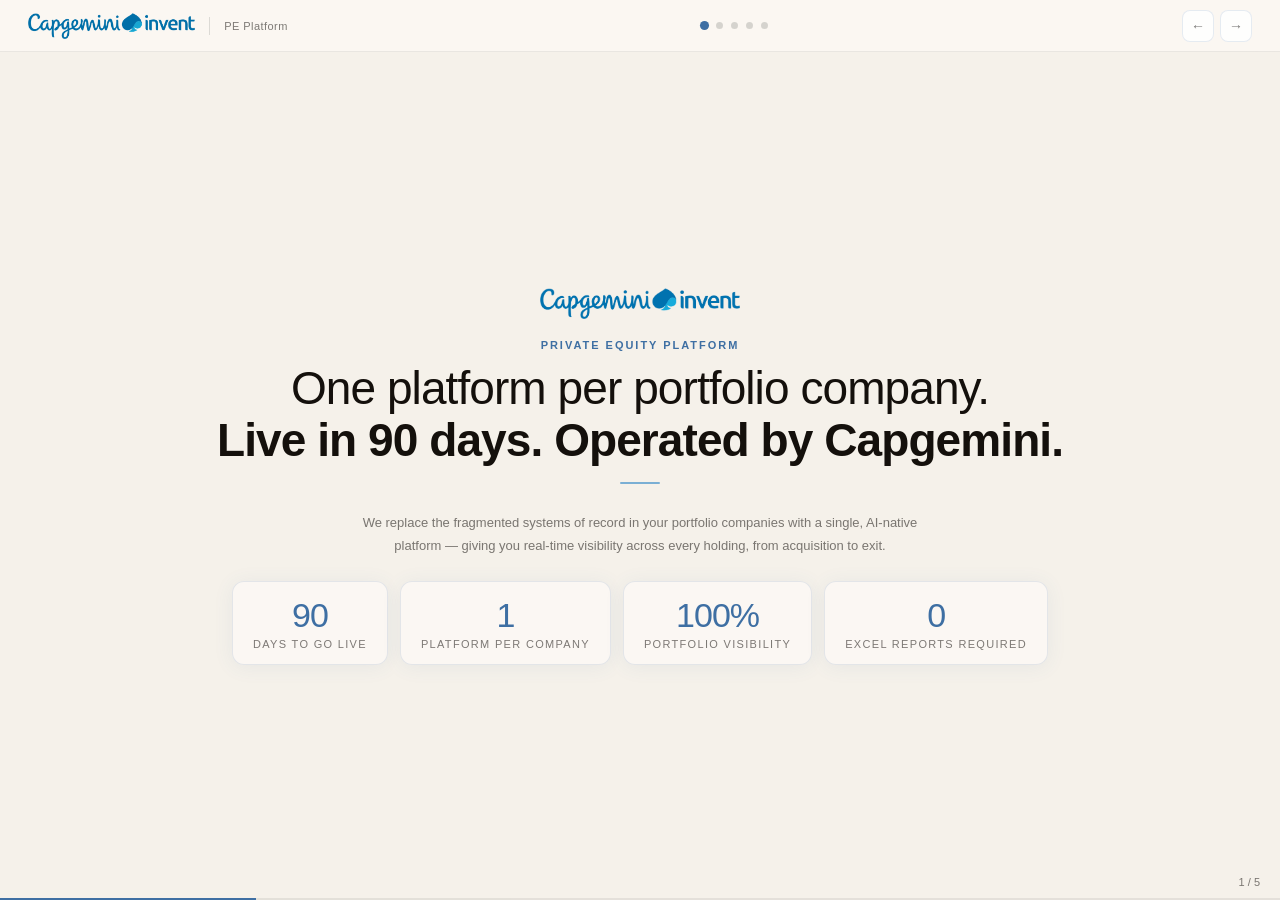
==== index.html @ ded4f6ca "Fix slide 4 layout: flex instead of grid for arch-wrap height CSS Grid with justify-content:center (" ====
<!DOCTYPE html>
<html lang="en">
<head>
<meta charset="UTF-8" />
<meta name="viewport" content="width=device-width, initial-scale=1.0" />
<title>Capgemini Invent – PE Platform</title>
<script src="https://cdnjs.cloudflare.com/ajax/libs/gsap/3.12.5/gsap.min.js"></script>
<style>
  :root {
    --accent: #3E6FA3;
    --accent-light: #7AAFD4;
    --accent-border: rgba(62,111,163,0.22);
    --text: #14100c;
    --text2: #2a2016;
    --muted: rgba(20,16,12,0.55);
    --card: rgba(252,248,244,0.88);
    --card-border: rgba(62,111,163,0.13);
    --card-shadow: 0 2px 20px rgba(62,111,163,0.08);
    --radius: 12px;
    --hi: rgba(232,244,246,0.96);
  }

  * { box-sizing: border-box; margin: 0; padding: 0; }
  html, body {
    width: 100%; height: 100%; overflow: hidden;
    color: var(--text);
    font-family: -apple-system, BlinkMacSystemFont, 'Segoe UI', sans-serif;
    font-size: 13px; font-weight: 400;
    background: #f2ede7;
  }

  #bg-video { position: fixed; inset: 0; width: 100%; height: 100%; object-fit: cover; object-position: center; z-index: 0; opacity: 0.75; }
  #bg-overlay { position: fixed; inset: 0; z-index: 1; background: rgba(248,244,238,0.45); }
  #app { display: flex; flex-direction: column; height: 100vh; position: relative; z-index: 2; }

  nav {
    display: flex; align-items: center; justify-content: space-between;
    padding: 0 28px; height: 52px; flex-shrink: 0;
    border-bottom: 1px solid rgba(0,0,0,0.07);
    background: rgba(252,248,244,0.86); backdrop-filter: blur(20px); z-index: 10;
  }
  .nav-brand { display: flex; align-items: center; gap: 14px; }
  .nav-sep { width: 1px; height: 18px; background: rgba(0,0,0,0.12); }
  .nav-sub { font-size: 11px; color: var(--muted); letter-spacing: 0.04em; }
  .nav-dots { display: flex; gap: 8px; align-items: center; }
  .nav-dot { width: 7px; height: 7px; border-radius: 50%; cursor: pointer; background: rgba(0,0,0,0.15); transition: background 0.25s, transform 0.25s; border: none; outline: none; }
  .nav-dot.active { background: var(--accent); transform: scale(1.3); }
  .nav-arrows { display: flex; gap: 6px; }
  .nav-arrow {
    width: 32px; height: 32px; border-radius: 8px; cursor: pointer;
    background: rgba(255,255,255,0.8); border: 1px solid var(--card-border);
    color: var(--muted); font-size: 14px; display: flex; align-items: center;
    justify-content: center; user-select: none;
  }

  #slides-wrap { flex: 1; overflow: hidden; position: relative; }
  .slide {
    position: absolute; inset: 0; display: flex; flex-direction: column;
    align-items: center; justify-content: center; padding: 28px 60px;
    opacity: 0; pointer-events: none; will-change: transform, opacity;
    overflow-y: auto;
  }
  .slide::-webkit-scrollbar { width: 4px; }
  .slide::-webkit-scrollbar-thumb { background: rgba(0,0,0,0.15); border-radius: 2px; }

  /* Slide 4: flex column, label shrinks to content, arch-wrap fills remainder */
  .slide-arch {
    justify-content: flex-start;
    align-items: stretch;
    overflow: hidden;
  }

  .label { font-size: 11px; font-weight: 600; letter-spacing: 0.18em; text-transform: uppercase; color: var(--accent); margin-bottom: 12px; }
  h1 { font-size: clamp(26px, 3.6vw, 46px); font-weight: 300; line-height: 1.12; letter-spacing: -0.02em; }
  h1 strong { font-weight: 600; }
  h2 { font-size: clamp(20px, 2.4vw, 30px); font-weight: 300; line-height: 1.2; letter-spacing: -0.02em; }
  h2 strong { font-weight: 600; }
  .sub { font-size: 13px; color: var(--muted); font-weight: 300; margin-top: 12px; max-width: 600px; line-height: 1.7; }
  .divider { width: 40px; height: 2px; background: var(--accent-light); border-radius: 2px; margin: 16px 0; }

  .sc { display: flex; flex-direction: column; align-items: flex-start; width: 100%; max-width: 860px; }
  .sc.center { align-items: center; text-align: center; }

  .card { background: var(--card); border: 1px solid var(--card-border); border-radius: var(--radius); padding: 18px 20px; backdrop-filter: blur(20px); box-shadow: var(--card-shadow); }
  .card-title { font-size: 11px; font-weight: 600; text-transform: uppercase; letter-spacing: 0.12em; color: var(--accent); margin-bottom: 7px; }
  .card-body { font-size: 13px; color: var(--muted); line-height: 1.65; }
  .card-body strong { color: var(--text2); font-weight: 600; }
  .grid-3 { display: grid; grid-template-columns: repeat(3,1fr); gap: 12px; width: 100%; max-width: 860px; }

  .stats-row { display: flex; gap: 12px; margin-top: 24px; flex-wrap: wrap; justify-content: center; }
  .stat { text-align: center; padding: 14px 20px; background: var(--card); border: 1px solid var(--card-border); border-radius: var(--radius); backdrop-filter: blur(20px); box-shadow: var(--card-shadow); min-width: 100px; }
  .stat-num { font-size: clamp(22px, 2.8vw, 34px); font-weight: 300; color: var(--accent); letter-spacing: -0.03em; }
  .stat-label { font-size: 11px; color: var(--muted); text-transform: uppercase; letter-spacing: 0.12em; margin-top: 3px; }

  .contrast-grid { display: grid; grid-template-columns: 1fr 1fr; gap: 12px; width: 100%; max-width: 860px; margin-top: 6px; }
  .contrast-card { border-radius: var(--radius); padding: 18px 20px; backdrop-filter: blur(20px); box-shadow: var(--card-shadow); }
  .contrast-card.old { background: rgba(238,233,226,0.75); border: 1px solid rgba(0,0,0,0.08); }
  .contrast-card.new { background: var(--card); border: 1px solid var(--accent-border); }
  .contrast-label { font-size: 11px; font-weight: 600; text-transform: uppercase; letter-spacing: 0.14em; margin-bottom: 10px; }
  .contrast-label.old { color: rgba(20,18,12,0.35); }
  .contrast-label.new { color: var(--accent); }
  .contrast-item { display: flex; align-items: flex-start; gap: 9px; margin-bottom: 8px; }
  .contrast-item:last-child { margin-bottom: 0; }
  .contrast-dot { width: 5px; height: 5px; border-radius: 50%; margin-top: 6px; flex-shrink: 0; }
  .contrast-dot.old { background: rgba(20,18,12,0.2); }
  .contrast-dot.new { background: var(--accent); }
  .contrast-text { font-size: 13px; line-height: 1.5; }
  .contrast-text.old { color: rgba(20,18,12,0.42); }
  .contrast-text.new { color: var(--text2); font-weight: 600; }

  .method-flow { display: flex; align-items: stretch; width: 100%; max-width: 820px; margin-top: 14px; }
  .method-step { flex: 1; padding: 20px 16px; text-align: center; background: var(--card); border: 1px solid var(--card-border); border-radius: var(--radius); backdrop-filter: blur(20px); box-shadow: var(--card-shadow); position: relative; }
  .method-step:not(:last-child)::after { content: '→'; position: absolute; right: -18px; top: 50%; transform: translateY(-50%); font-size: 13px; color: var(--accent); z-index: 2; }
  .method-step + .method-step { margin-left: 30px; }
  .method-num { font-size: 11px; font-weight: 600; color: var(--accent); letter-spacing: 0.14em; text-transform: uppercase; margin-bottom: 8px; }
  .method-icon { font-size: 22px; margin-bottom: 8px; }
  .method-name { font-size: 13px; font-weight: 600; color: var(--text); margin-bottom: 6px; }
  .method-desc { font-size: 13px; color: var(--muted); line-height: 1.6; }

  .proof-rows { display: flex; flex-direction: column; gap: 10px; width: 100%; max-width: 760px; }
  .proof-row { display: flex; gap: 16px; align-items: flex-start; padding: 16px 18px; background: var(--card); backdrop-filter: blur(20px); border: 1px solid var(--card-border); border-radius: var(--radius); box-shadow: var(--card-shadow); }
  .proof-icon { font-size: 18px; flex-shrink: 0; margin-top: 1px; }
  .proof-title { font-size: 13px; font-weight: 600; color: var(--text); margin-bottom: 3px; }
  .proof-body { font-size: 13px; color: var(--muted); line-height: 1.6; }
  .proof-body strong { color: var(--text2); font-weight: 600; }

  .cta-row { display: flex; gap: 10px; flex-wrap: wrap; margin-top: 20px; }
  .btn-primary { padding: 13px 26px; background: var(--accent); color: #fff; border-radius: 10px; font-weight: 600; font-size: 13px; letter-spacing: 0.03em; cursor: pointer; box-shadow: 0 2px 14px rgba(62,111,163,0.28); border: none; font-family: inherit; }
  .btn-primary:hover { background: #335f8f; }
  .btn-secondary { padding: 13px 26px; border: 1px solid var(--accent-border); color: var(--accent); border-radius: 10px; font-size: 13px; background: var(--card); backdrop-filter: blur(12px); cursor: pointer; box-shadow: var(--card-shadow); font-family: inherit; }

  #progress { position: fixed; bottom: 0; left: 0; right: 0; height: 2px; background: rgba(0,0,0,0.07); z-index: 20; }
  #progress-fill { height: 100%; background: var(--accent); width: 0; }
  .slide-counter { position: fixed; bottom: 12px; right: 20px; font-size: 11px; color: var(--muted); z-index: 20; }

  .root-cause {
    margin-top: 16px; padding: 16px 20px;
    background: var(--card); border: 1px solid var(--card-border);
    border-radius: var(--radius); backdrop-filter: blur(20px);
    box-shadow: var(--card-shadow); max-width: 860px; width: 100%;
  }

  /* ── Architecture animation styles (inlined, no iframe) ─── */
  .arch-wrap {
    flex: 1; min-height: 0; width: 100%;
    display: flex; flex-direction: column;
    overflow: hidden;
    user-select: none;
  }
  .arch-prog { height: 2px; background: rgba(62,111,163,0.09); flex-shrink: 0; }
  .arch-prog-fill { height: 100%; background: var(--accent); width: 0; }
  .arch-stage { flex: 1; position: relative; overflow: hidden; min-height: 0; }
  .arch-view {
    position: absolute; inset: 0;
    display: flex; align-items: center; justify-content: center;
    padding: 14px 22px 8px; opacity: 0; overflow: hidden;
  }
  .arch-phase-lbl {
    position: absolute; top: 10px; left: 50%; transform: translateX(-50%);
    font-size: 9px; font-weight: 700; letter-spacing: 0.2em; text-transform: uppercase;
    color: var(--accent); opacity: 0; white-space: nowrap; pointer-events: none; z-index: 100;
  }
  .arch-layer {
    display: flex; align-items: stretch;
    border: 1px solid var(--card-border); border-radius: 8px;
    background: var(--card); box-shadow: 0 1px 14px rgba(62,111,163,0.09);
    overflow: hidden; width: 100%; flex-shrink: 0;
  }
  .arch-layer.hi { background: var(--hi); border-color: var(--accent-border); }
  .arch-lid {
    width: 38px; display: flex; align-items: center; justify-content: center;
    font-size: 9.5px; font-weight: 700; letter-spacing: 0.1em; color: var(--accent);
    border-right: 1px solid var(--card-border); background: rgba(62,111,163,0.04);
    flex-shrink: 0; padding: 10px 0;
  }
  .arch-layer.hi .arch-lid { background: rgba(62,111,163,0.08); border-right-color: var(--accent-border); }
  .arch-lbody { flex: 1; padding: 8px 12px; display: flex; flex-direction: column; justify-content: center; }
  .arch-lname { font-size: 12.5px; font-weight: 600; color: #14100c; line-height: 1.2; }
  .arch-layer.hi .arch-lname { color: var(--accent); }
  .arch-lsub { font-size: 10px; color: var(--muted); margin-top: 2px; line-height: 1.3; }
  .arch-stack { display: flex; flex-direction: column; gap: 5px; width: 100%; }
  .arch-dots-row {
    display: flex; align-items: center; justify-content: center;
    padding: 5px 0 9px; gap: 7px; flex-shrink: 0;
  }
  .arch-dot {
    width: 6px; height: 6px; border-radius: 50%;
    background: rgba(62,111,163,0.18); cursor: pointer;
    border: none; outline: none;
    transition: background 0.25s, transform 0.25s;
  }
  .arch-dot.active { background: var(--accent); transform: scale(1.45); }
</style>
</head>
<body>
  <video id="bg-video" autoplay muted loop playsinline>
    <source src="bg_video.mp4" type="video/mp4">
  </video>
  <div id="bg-overlay"></div>
  <div id="app">
    <nav>
      <div class="nav-brand">
        <img src="capgemini-logo.png" alt="Capgemini Invent" style="height:26px;mix-blend-mode:multiply;">
        <div class="nav-sep"></div>
        <div class="nav-sub">PE Platform</div>
      </div>
      <div class="nav-dots" id="nav-dots"></div>
      <div class="nav-arrows">
        <div class="nav-arrow" id="prev">←</div>
        <div class="nav-arrow" id="next">→</div>
      </div>
    </nav>

    <div id="slides-wrap">

      <!-- 1. OPENER -->
      <div class="slide" data-index="0">
        <div class="sc center">
          <img src="capgemini-logo.png" alt="Capgemini Invent"
            style="height:32px;max-width:200px;object-fit:contain;mix-blend-mode:multiply;margin-bottom:20px;"
            onerror="this.style.display='none'">
          <div class="label anim">Private Equity Platform</div>
          <h1 class="anim">One platform per portfolio company.<br><strong>Live in 90 days. Operated by Capgemini.</strong></h1>
          <div class="divider anim" style="margin:16px auto;"></div>
          <p class="sub anim" style="text-align:center;">
            We replace the fragmented systems of record in your portfolio companies with a single, AI-native platform — giving you real-time visibility across every holding, from acquisition to exit.
          </p>
          <div class="stats-row anim">
            <div class="stat"><div class="stat-num">90</div><div class="stat-label">Days to go live</div></div>
            <div class="stat"><div class="stat-num">1</div><div class="stat-label">Platform per company</div></div>
            <div class="stat"><div class="stat-num">100%</div><div class="stat-label">Portfolio visibility</div></div>
            <div class="stat"><div class="stat-num">0</div><div class="stat-label">Excel reports required</div></div>
          </div>
        </div>
      </div>

      <!-- 2. PROBLEM STATEMENT -->
      <div class="slide" data-index="1">
        <div class="sc">
          <div class="label anim">The Situation</div>
          <h2 class="anim">Every portfolio company is running on<br><strong>5 to 12 disconnected systems of record.</strong></h2>
          <div class="divider anim"></div>
          <div class="grid-3 anim">
            <div class="card">
              <div class="card-title">Acquisition cost</div>
              <div class="card-body">Every acquisition loses <strong>3 to 6 months</strong> to data archaeology — manually extracting, cleaning, and reconciling data across ERP, CRM, and spreadsheets before a single insight is possible.</div>
            </div>
            <div class="card">
              <div class="card-title">Hold period cost</div>
              <div class="card-body">Portfolio reporting relies on <strong>quarterly Excel exports</strong> that are already outdated when they arrive. Value creation decisions are based on data that is weeks old.</div>
            </div>
            <div class="card">
              <div class="card-title">Exit cost</div>
              <div class="card-body">Buyers discount companies with fragmented data. <strong>Months of pre-exit data cleanup</strong> reduce the time available to grow the business and compress the achievable multiple.</div>
            </div>
          </div>
          <div class="root-cause anim">
            <p style="font-size:13px;color:var(--muted);line-height:1.7;">The root cause is not a lack of tools. It is the architecture: <strong style="color:var(--text2);">multiple systems of record that were never designed to share a common data model.</strong> Adding another integration layer does not solve this. It compounds it.</p>
          </div>
        </div>
      </div>

      <!-- 3. APPROACH -->
      <div class="slide" data-index="2">
        <div class="sc center">
          <div class="label anim">Our Approach</div>
          <h2 class="anim">We don't integrate existing systems.<br><strong>We replace them.</strong></h2>
          <div class="contrast-grid anim" style="text-align:left;">
            <div class="contrast-card old">
              <div class="contrast-label old">Conventional approach</div>
              <div class="contrast-item"><div class="contrast-dot old"></div><div class="contrast-text old">Connect SAP, Salesforce, and Excel via middleware</div></div>
              <div class="contrast-item"><div class="contrast-dot old"></div><div class="contrast-text old">Each system retains its own data model and definitions</div></div>
              <div class="contrast-item"><div class="contrast-dot old"></div><div class="contrast-text old">Every new acquisition requires a new integration project</div></div>
              <div class="contrast-item"><div class="contrast-dot old"></div><div class="contrast-text old">Complexity compounds with each portfolio addition</div></div>
            </div>
            <div class="contrast-card new">
              <div class="contrast-label new">Capgemini approach</div>
              <div class="contrast-item"><div class="contrast-dot new"></div><div class="contrast-text new">One application replaces the fragmented stack per company</div></div>
              <div class="contrast-item"><div class="contrast-dot new"></div><div class="contrast-text new">Single data model — every KPI defined once, consistently</div></div>
              <div class="contrast-item"><div class="contrast-dot new"></div><div class="contrast-text new">Each new acquisition uses the same playbook — no custom build</div></div>
              <div class="contrast-item"><div class="contrast-dot new"></div><div class="contrast-text new">Complexity decreases with each portfolio addition</div></div>
            </div>
          </div>
          <div class="method-flow anim">
            <div class="method-step">
              <div class="method-icon">🎯</div>
              <div class="method-num">Step 01</div>
              <div class="method-name">Problem</div>
              <div class="method-desc">Every operational problem is decomposed into a structured tree. No technology decision is made until the problem is precisely defined.</div>
            </div>
            <div class="method-step">
              <div class="method-icon">⚙️</div>
              <div class="method-num">Step 02</div>
              <div class="method-name">Workflow</div>
              <div class="method-desc">The process is defined — steps, decisions, handoffs, data flows. This becomes the specification for what the platform must do.</div>
            </div>
            <div class="method-step">
              <div class="method-icon">🤖</div>
              <div class="method-num">Step 03</div>
              <div class="method-name">Resource</div>
              <div class="method-desc">Human, software, or AI is assigned to each step based on fit — not on availability or habit. Legacy systems are replaced only where the workflow is fully mapped.</div>
            </div>
          </div>
        </div>
      </div>

      <!-- 4. ARCHITECTURE — inlined, no iframe, renders on same background as all other slides -->
      <div class="slide slide-arch" data-index="3">
        <div class="label anim">The Platform</div>
        <div class="arch-wrap">
          <div class="arch-prog"><div class="arch-prog-fill" id="arch-pbar"></div></div>
          <div class="arch-stage" id="arch-stage"><div class="arch-phase-lbl" id="arch-plbl"></div></div>
          <div class="arch-dots-row" id="arch-dots"></div>
        </div>
      </div>

      <!-- 5. CALL TO ACTION -->
      <div class="slide" data-index="4">
        <div class="sc center">
          <div class="label anim">Next Step</div>
          <h2 class="anim">We built it. We operate it.<br><strong>We are accountable for it.</strong></h2>
          <div class="divider anim" style="margin:16px auto;"></div>
          <div class="proof-rows anim">
            <div class="proof-row">
              <div class="proof-icon">🏗️</div>
              <div>
                <div class="proof-title">Not a proposal — a working platform</div>
                <div class="proof-body">The platform exists and is operational. Capgemini Invent built every layer — from the data model to the AI integration. <strong>There is no implementation risk from unproven technology.</strong></div>
              </div>
            </div>
            <div class="proof-row">
              <div class="proof-icon">🎯</div>
              <div>
                <div class="proof-title">One engagement covers your entire portfolio</div>
                <div class="proof-body">A single contract with your firm activates the platform for every current and future portfolio company. <strong>The same playbook, the same data model, the same Capgemini team</strong> — no ramp-up from scratch on each acquisition.</div>
              </div>
            </div>
            <div class="proof-row">
              <div class="proof-icon">📋</div>
              <div>
                <div class="proof-title">Transformation at C-suite scale</div>
                <div class="proof-body">Capgemini Invent has delivered operational transformation programs for global organizations including Roche and Beyond Gravity. <strong>We understand what executive-level rollout requires.</strong></div>
              </div>
            </div>
          </div>
          <div class="cta-row anim">
            <button class="btn-primary">Request a live demonstration →</button>
            <button class="btn-secondary">Schedule a senior partner conversation</button>
          </div>
        </div>
      </div>

    </div>

    <div id="progress"><div id="progress-fill"></div></div>
    <div class="slide-counter" id="counter">1 / 5</div>
  </div>

<script>
  // ── Slide navigation ──────────────────────────────────────
  const slides  = Array.from(document.querySelectorAll('.slide'));
  const navDots = document.getElementById('nav-dots');
  const total   = slides.length;
  let current = 0, animating = false;

  slides.forEach((_, i) => {
    const d = document.createElement('button');
    d.className = 'nav-dot' + (i === 0 ? ' active' : '');
    d.addEventListener('click', () => goTo(i));
    navDots.appendChild(d);
  });

  function animateCounter(el) {
    const original = el.dataset.orig ?? el.textContent.trim();
    el.dataset.orig = original;
    const suffix = original.replace(/[\d]/g, '');
    const num = parseFloat(original);
    if (isNaN(num)) return;
    const obj = { val: num === 0 ? 12 : 0 };
    gsap.to(obj, {
      val: num, duration: num <= 1 ? 0.7 : 1.5,
      ease: num === 0 ? 'power2.in' : 'power2.out',
      snap: { val: 1 },
      onUpdate() { el.textContent = Math.round(obj.val) + suffix; },
      onComplete() { el.textContent = original; }
    });
  }

  function playSlideOut(el, dir) {
    el.style.pointerEvents = 'none';
    return gsap.to(el, { opacity: 0, x: -60 * dir, duration: 0.38, ease: 'power2.in' });
  }

  function playSlideIn(el, idx, dir) {
    gsap.set(el, { opacity: 0, x: dir === 0 ? 0 : 60 * dir });
    const tl = gsap.timeline({
      onStart:    () => { el.style.pointerEvents = 'all'; },
      onComplete: () => { animating = false; }
    });
    tl.to(el, { opacity: 1, x: 0, duration: 0.52, ease: 'power3.out' });
    const anims = el.querySelectorAll('.anim');
    if (anims.length) {
      tl.from(anims, {
        opacity: 0, y: 20, duration: 0.48,
        stagger: { each: 0.07, ease: 'power2.out' },
        ease: 'power3.out', clearProps: 'all'
      }, '-=0.28');
    }
    if (idx === 0) tl.call(() => el.querySelectorAll('.stat-num').forEach(animateCounter), [], 0.45);
    if (idx === 3) tl.call(archStart, [], 0.5);
    return tl;
  }

  function goTo(idx) {
    if (idx === current || animating) return;
    animating = true;
    const dir = idx > current ? 1 : -1;
    const prev = current;
    current = idx; updateUI();
    const master = gsap.timeline();
    master.add(playSlideOut(slides[prev], dir), 0);
    master.add(playSlideIn(slides[idx], idx, dir), 0.22);
  }

  function updateUI() {
    navDots.querySelectorAll('.nav-dot').forEach((d, i) => d.classList.toggle('active', i === current));
    document.getElementById('counter').textContent = (current + 1) + ' / ' + total;
    gsap.to('#progress-fill', { width: ((current + 1) / total * 100) + '%', duration: 0.5, ease: 'power2.out' });
  }

  document.querySelectorAll('.card, .proof-row, .contrast-card, .method-step').forEach(card => {
    card.addEventListener('mouseenter', () => gsap.to(card, { y: -4, duration: 0.25, ease: 'power2.out' }));
    card.addEventListener('mouseleave', () => gsap.to(card, { y:  0, duration: 0.35, ease: 'power2.out' }));
  });
  document.querySelectorAll('.btn-primary, .btn-secondary').forEach(btn => {
    btn.addEventListener('mouseenter', () => gsap.to(btn, { scale: 1.04, duration: 0.2,  ease: 'back.out(2)' }));
    btn.addEventListener('mouseleave', () => gsap.to(btn, { scale: 1,    duration: 0.28, ease: 'power2.out' }));
  });
  document.querySelectorAll('.nav-arrow').forEach(btn => {
    btn.addEventListener('mouseenter', () => gsap.to(btn, { scale: 1.1, duration: 0.18, ease: 'back.out(2)' }));
    btn.addEventListener('mouseleave', () => gsap.to(btn, { scale: 1,   duration: 0.22, ease: 'power2.out' }));
  });

  document.getElementById('prev').addEventListener('click', () => goTo(Math.max(0, current - 1)));
  document.getElementById('next').addEventListener('click', () => goTo(Math.min(total - 1, current + 1)));
  document.addEventListener('keydown', e => {
    if (e.key === 'ArrowRight' || e.key === 'ArrowDown') goTo(Math.min(total - 1, current + 1));
    if (e.key === 'ArrowLeft'  || e.key === 'ArrowUp')   goTo(Math.max(0, current - 1));
  });
  let tx = 0;
  document.addEventListener('touchstart', e => { tx = e.touches[0].clientX; }, { passive: true });
  document.addEventListener('touchend',   e => {
    const dx = e.changedTouches[0].clientX - tx;
    if (Math.abs(dx) > 50) goTo(dx < 0 ? Math.min(total - 1, current + 1) : Math.max(0, current - 1));
  });

  gsap.from('nav', { opacity: 0, y: -8, duration: 0.6, ease: 'power3.out', delay: 0.1 });
  updateUI();
  playSlideIn(slides[0], 0, 0);

  // ── Architecture animation (inlined — no iframe) ──────────
  const archStageEl = document.getElementById('arch-stage');
  const archDotsEl  = document.getElementById('arch-dots');
  const archPbarEl  = document.getElementById('arch-pbar');
  const archPlblEl  = document.getElementById('arch-plbl');

  const ARCH_DWELL  = [3800, 4800, 5200, 5800];
  const ARCH_LABELS = ['Platform Architecture', 'Layer Detail', 'Data Integration', 'Multi-Tenancy'];

  let archCur = 0, archTimer = null, archActiveView = null, archInited = false;

  function aEl(tag, cls, html) {
    const e = document.createElement(tag);
    if (cls)  e.className = cls;
    if (html !== undefined) e.innerHTML = html;
    return e;
  }
  function aLyr(id, name, sub, hi) {
    const e = aEl('div', 'arch-layer' + (hi ? ' hi' : ''));
    e.innerHTML = `<div class="arch-lid">${id}</div><div class="arch-lbody"><div class="arch-lname">${name}</div>${sub ? `<div class="arch-lsub">${sub}</div>` : ''}</div>`;
    return e;
  }
  function aStk(arr) {
    const s = aEl('div', 'arch-stack');
    arr.forEach(x => s.appendChild(x));
    return s;
  }

  function archP1() {
    const view = aEl('div', 'arch-view');
    const layers = [
      aLyr('L3', 'User Layer',           'Next.js · Google/Outlook · Claude Integration · Widgets'),
      aLyr('L2', 'AI & Workflow Engine', 'Claude AI · Temporal.io · Reporting · Automation'),
      aLyr('L1', 'Semantic Data Layer',  'Datenmodell · Business-Logik · KPI-Definitionen · Prisma ORM'),
      aLyr('L0', 'Database / Data Lake', 'PostgreSQL · Neon Serverless · Location of data origin'),
    ];
    const wrap = aEl('div'); wrap.style.cssText = 'width:100%;max-width:680px;';
    wrap.appendChild(aStk(layers));
    view.appendChild(wrap);
    return { view, animate() {
      const tl = gsap.timeline();
      tl.from([...layers].reverse(), { opacity: 0, y: 22, scale: 0.97, duration: 0.55, stagger: 0.1, ease: 'power3.out' });
      tl.from(layers.map(l => l.querySelector('.arch-lsub')), { opacity: 0, duration: 0.4, stagger: 0.07, ease: 'power2.out' }, '-=0.35');
    }};
  }

  function archP2() {
    const view = aEl('div', 'arch-view');
    const layers = [
      aLyr('L3',  'User Layer',         'UI/UX · Google/Outlook · Claude Integration · Widgets'),
      aLyr('L2b', 'Intelligence Layer', 'Claude AI · Reporting · Insights · LLM Interface', true),
      aLyr('L2a', 'Workflow Engine',    'Temporal.io · Process Logic · Approvals · Escalations', true),
      aLyr('L1b', 'Semantic Layer',     'KPI-Definitionen · Cube.dev · Business-Metriken · AI-Interface', true),
      aLyr('L1a', 'Domain Model',       'Prisma ORM · Entitäten · Relationen · Customer · Order · GL', true),
      aLyr('L0',  'Database / Data Lake','PostgreSQL · Neon Serverless · Location of data origin'),
    ];
    const note = aEl('div');
    note.style.cssText = 'font-size:10px;color:var(--muted);font-style:italic;text-align:center;margin-top:7px;';
    note.textContent = 'L2a (deterministisch) und L2b (probabilistisch) sind bewusst getrennt';
    const wrap = aEl('div');
    wrap.style.cssText = 'width:100%;max-width:680px;display:flex;flex-direction:column;align-items:center;';
    wrap.appendChild(aStk(layers)); wrap.appendChild(note);
    view.appendChild(wrap);
    return { view, animate() {
      const tl = gsap.timeline();
      tl.from([layers[0], layers[5]], { opacity: 0, y: 16, scale: 0.97, duration: 0.5, stagger: 0.1, ease: 'power3.out' });
      tl.from(layers.slice(1, 3), { opacity: 0, scaleY: 0, transformOrigin: 'top center', duration: 0.4, stagger: 0.1, ease: 'back.out(1.4)' }, '-=0.2');
      tl.from(layers.slice(3, 5), { opacity: 0, scaleY: 0, transformOrigin: 'top center', duration: 0.4, stagger: 0.1, ease: 'back.out(1.4)' }, '-=0.15');
      tl.from(note, { opacity: 0, y: 8, duration: 0.4, ease: 'power2.out' });
    }};
  }

  function archP3() {
    const view = aEl('div', 'arch-view');
    const outer = aEl('div');
    outer.style.cssText = 'width:100%;max-width:820px;display:flex;flex-direction:column;align-items:center;gap:8px;';
    const row = aEl('div');
    row.style.cssText = 'display:flex;align-items:center;justify-content:center;width:100%;';

    const stackLayers = [
      aLyr('L3',  'User Layer',   null),
      aLyr('L2b', 'Intelligence', null),
      aLyr('L2a', 'Workflow',     null),
      aLyr('L1b', 'Semantic',     null),
      aLyr('L1a', 'Domain',       null, true),
      aLyr('L0',  'Database',     null, true),
    ];
    const stackCol = aEl('div');
    stackCol.style.cssText = 'flex:0 0 175px;display:flex;flex-direction:column;gap:4px;';
    stackLayers.forEach(l => stackCol.appendChild(l));

    const arrowsL = [], arrowColL = aEl('div');
    arrowColL.style.cssText = 'flex:0 0 36px;display:flex;flex-direction:column;align-items:center;justify-content:center;gap:18px;';
    ['←','←'].forEach(() => {
      const a = aEl('div'); a.style.cssText = 'font-size:17px;color:var(--accent);font-weight:700;line-height:1;';
      a.textContent = '←'; arrowColL.appendChild(a); arrowsL.push(a);
    });

    const mig = aEl('div');
    mig.style.cssText = 'flex:0 0 138px;background:rgba(62,111,163,0.07);border:1px solid var(--accent-border);border-radius:10px;overflow:hidden;box-shadow:0 1px 12px rgba(62,111,163,0.1);';
    mig.innerHTML = `<div style="padding:6px 11px;font-size:9px;font-weight:700;letter-spacing:0.14em;text-transform:uppercase;color:var(--accent);border-bottom:1px solid var(--accent-border);background:rgba(62,111,163,0.06);text-align:center;">Integration Layer</div><div style="padding:5px 11px;font-size:10px;color:var(--muted);border-bottom:1px solid rgba(62,111,163,0.07);">Schema Mapping</div><div style="padding:5px 11px;font-size:10px;color:var(--muted);border-bottom:1px solid rgba(62,111,163,0.07);">Data Transform</div><div style="padding:5px 11px;font-size:10px;color:var(--muted);border-bottom:1px solid rgba(62,111,163,0.07);">Validation</div><div style="padding:5px 11px;font-size:10px;color:var(--muted);">Cutover Tooling</div>`;

    const arrowsR = [], arrowColR = aEl('div');
    arrowColR.style.cssText = 'flex:0 0 36px;display:flex;flex-direction:column;align-items:center;justify-content:center;gap:8px;';
    [1,2,3,4].forEach(() => {
      const a = aEl('div'); a.style.cssText = 'font-size:15px;color:var(--accent);font-weight:700;line-height:1;';
      a.textContent = '←'; arrowColR.appendChild(a); arrowsR.push(a);
    });

    const sources = [], srcCol = aEl('div');
    srcCol.style.cssText = 'flex:0 0 120px;display:flex;flex-direction:column;gap:5px;';
    ['SAP / ERP','CRM','MES','PLM'].forEach(name => {
      const b = aEl('div');
      b.style.cssText = 'background:var(--card);border:1px solid var(--card-border);border-radius:7px;padding:7px 10px;font-size:11.5px;font-weight:600;color:var(--text2);text-align:center;box-shadow:0 1px 8px rgba(62,111,163,0.07);';
      b.textContent = name; srcCol.appendChild(b); sources.push(b);
    });

    const note = aEl('div');
    note.style.cssText = 'font-size:10px;color:var(--muted);font-style:italic;text-align:center;width:100%;';
    note.textContent = 'Temporäre Onboarding-Infrastruktur — nach Cutover abschaltbar';

    row.appendChild(stackCol); row.appendChild(arrowColL); row.appendChild(mig);
    row.appendChild(arrowColR); row.appendChild(srcCol);
    outer.appendChild(row); outer.appendChild(note);
    view.appendChild(outer);
    return { view, animate() {
      const tl = gsap.timeline();
      tl.from(stackLayers, { opacity: 0, x: -14, duration: 0.45, stagger: 0.06, ease: 'power3.out' });
      tl.from(mig,         { opacity: 0, x:  28, duration: 0.48, ease: 'power3.out' }, '-=0.2');
      tl.from(arrowsL,     { opacity: 0, scaleX: 0, transformOrigin: 'right', duration: 0.32, stagger: 0.1, ease: 'power2.out' }, '-=0.15');
      tl.from(sources,     { opacity: 0, x:  22, duration: 0.38, stagger: 0.08, ease: 'power3.out' }, '-=0.15');
      tl.from(arrowsR,     { opacity: 0, scaleX: 0, transformOrigin: 'right', duration: 0.28, stagger: 0.06, ease: 'power2.out' }, '-=0.3');
      tl.from(note,        { opacity: 0, y: 7, duration: 0.38, ease: 'power2.out' });
    }};
  }

  function archP4() {
    const view = aEl('div', 'arch-view');
    view.style.cssText = 'align-items:flex-start;justify-content:center;overflow:hidden;padding-top:14px;';
    const outer = aEl('div');
    outer.style.cssText = 'width:100%;max-width:760px;display:flex;flex-direction:column;align-items:center;gap:7px;';

    const sharedLbl = aEl('div');
    sharedLbl.style.cssText = 'font-size:9px;font-weight:700;letter-spacing:0.18em;text-transform:uppercase;color:var(--accent);text-align:center;';
    sharedLbl.textContent = 'Shared Application Layer';

    const sharedLayers = [
      aLyr('L3',  'User Layer',         null),
      aLyr('L2b', 'Intelligence Layer', null),
      aLyr('L2a', 'Workflow Engine',    null),
      aLyr('L1b', 'Semantic Layer',     null),
    ];
    const sharedStk = aEl('div');
    sharedStk.style.cssText = 'display:flex;flex-direction:column;gap:4px;width:100%;';
    sharedLayers.forEach(l => sharedStk.appendChild(l));

    const divider = aEl('div');
    divider.style.cssText = 'width:100%;position:relative;height:16px;display:flex;align-items:center;';
    const dline = aEl('div');
    dline.style.cssText = 'width:100%;height:1px;background:linear-gradient(to right,transparent,rgba(62,111,163,0.22) 20%,rgba(62,111,163,0.22) 80%,transparent);';
    const dlbl = aEl('div');
    dlbl.style.cssText = 'position:absolute;left:50%;transform:translateX(-50%);background:rgba(248,244,240,0.95);padding:0 10px;font-size:8.5px;font-weight:700;letter-spacing:0.14em;text-transform:uppercase;color:var(--muted);white-space:nowrap;';
    dlbl.textContent = 'deployment boundary';
    divider.appendChild(dline); divider.appendChild(dlbl);

    const tenantsRow = aEl('div');
    tenantsRow.style.cssText = 'display:flex;gap:10px;width:100%;';

    const std = aEl('div');
    std.style.cssText = 'flex:1;border:2px solid #2B6E4A;border-radius:12px;overflow:hidden;background:rgba(240,250,244,0.94);box-shadow:0 2px 18px rgba(43,110,74,0.12);';
    std.innerHTML = `<div style="padding:8px 13px;background:rgba(43,110,74,0.08);border-bottom:1px solid rgba(43,110,74,0.14);display:flex;align-items:center;gap:6px;"><div style="width:7px;height:7px;border-radius:50%;background:#2B6E4A;"></div><div style="font-size:9.5px;font-weight:700;letter-spacing:0.1em;text-transform:uppercase;color:#2B6E4A;">Standard Multi-Tenant</div></div><div style="padding:8px 13px;display:flex;flex-direction:column;gap:5px;"><div style="display:flex;gap:7px;align-items:center;padding:3px 0;border-bottom:1px solid rgba(43,110,74,0.08);"><span style="font-size:9px;font-weight:700;color:#2B6E4A;width:26px;flex-shrink:0;">L1a</span><span style="font-size:11px;font-weight:600;color:var(--text2);">Domain Model</span><span style="font-size:9px;color:var(--muted);margin-left:auto;">Shared Schema</span></div><div style="display:flex;gap:7px;align-items:center;padding:3px 0;"><span style="font-size:9px;font-weight:700;color:#2B6E4A;width:26px;flex-shrink:0;">L0</span><span style="font-size:11px;font-weight:600;color:var(--text2);">PostgreSQL</span><span style="font-size:9px;color:var(--muted);margin-left:auto;">Vercel / Railway</span></div><div style="margin-top:3px;display:flex;align-items:center;gap:5px;flex-wrap:wrap;">${['A','B','C','D'].map(t=>`<div style="width:20px;height:20px;border-radius:50%;background:rgba(43,110,74,0.14);border:1px solid rgba(43,110,74,0.28);display:flex;align-items:center;justify-content:center;font-size:8.5px;font-weight:700;color:#2B6E4A;">${t}</div>`).join('')}<span style="font-size:9px;color:var(--muted);">tenantId RLS</span></div></div>`;

    const mil = aEl('div');
    mil.style.cssText = 'flex:1;border:2px solid #8B4A2A;border-radius:12px;overflow:hidden;background:rgba(253,244,240,0.94);box-shadow:0 2px 18px rgba(139,74,42,0.12);';
    mil.innerHTML = `<div style="padding:8px 13px;background:rgba(139,74,42,0.08);border-bottom:1px solid rgba(139,74,42,0.14);display:flex;align-items:center;gap:6px;"><div style="width:7px;height:7px;border-radius:50%;background:#8B4A2A;"></div><div style="font-size:9.5px;font-weight:700;letter-spacing:0.1em;text-transform:uppercase;color:#8B4A2A;">Military / CMMC L2</div></div><div style="padding:8px 13px;display:flex;flex-direction:column;gap:5px;"><div style="display:flex;gap:7px;align-items:center;padding:3px 0;border-bottom:1px solid rgba(139,74,42,0.08);"><span style="font-size:9px;font-weight:700;color:#8B4A2A;width:26px;flex-shrink:0;">L1a</span><span style="font-size:11px;font-weight:600;color:var(--text2);">Domain Model</span><span style="font-size:9px;color:var(--muted);margin-left:auto;">Isolated Schema</span></div><div style="display:flex;gap:7px;align-items:center;padding:3px 0;"><span style="font-size:9px;font-weight:700;color:#8B4A2A;width:26px;flex-shrink:0;">L0</span><span style="font-size:11px;font-weight:600;color:var(--text2);">PostgreSQL Encrypted</span><span style="font-size:9px;color:var(--muted);margin-left:auto;">AWS GovCloud</span></div><div style="margin-top:3px;display:flex;gap:4px;flex-wrap:wrap;">${['FIPS 140-2','FedRAMP','CMMC L2','Isolated VPC'].map(t=>`<span style="background:rgba(139,74,42,0.09);border:1px solid rgba(139,74,42,0.18);border-radius:3px;padding:2px 5px;font-size:8.5px;font-weight:600;color:#8B4A2A;">${t}</span>`).join('')}</div><div style="font-size:9px;color:var(--muted);">Azure OpenAI Gov · Immutable Audit Log</div></div>`;

    tenantsRow.appendChild(std); tenantsRow.appendChild(mil);
    outer.appendChild(sharedLbl); outer.appendChild(sharedStk);
    outer.appendChild(divider);  outer.appendChild(tenantsRow);
    view.appendChild(outer);
    return { view, animate() {
      const tl = gsap.timeline();
      tl.from(sharedLbl,    { opacity: 0, y: -10, duration: 0.38, ease: 'power2.out' });
      tl.from(sharedLayers, { opacity: 0, y: 14, scale: 0.97, duration: 0.45, stagger: 0.08, ease: 'power3.out' }, '-=0.15');
      tl.from(divider,      { scaleX: 0, duration: 0.55, ease: 'power2.inOut', transformOrigin: 'center' }, '-=0.1');
      tl.from(std, { opacity: 0, x: -28, scale: 0.97, duration: 0.52, ease: 'power3.out' }, '-=0.2');
      tl.from(mil, { opacity: 0, x:  28, scale: 0.97, duration: 0.52, ease: 'power3.out' }, '<');
    }};
  }

  const ARCH_PHASES = [archP1, archP2, archP3, archP4];

  ARCH_PHASES.forEach((_, i) => {
    const d = document.createElement('button');
    d.className = 'arch-dot' + (i === 0 ? ' active' : '');
    d.addEventListener('click', e => { e.stopPropagation(); archGoTo(i); });
    archDotsEl.appendChild(d);
  });

  function archGoTo(idx) {
    idx = ((idx % ARCH_PHASES.length) + ARCH_PHASES.length) % ARCH_PHASES.length;
    if (archTimer) clearTimeout(archTimer);
    gsap.killTweensOf(archPbarEl);
    gsap.killTweensOf(archPlblEl);

    const { view, animate } = ARCH_PHASES[idx]();
    gsap.set(view, { opacity: 0 });
    archStageEl.appendChild(view);

    if (archActiveView) {
      const old = archActiveView;
      gsap.to(old, { opacity: 0, duration: 0.38, ease: 'power2.in',
        onComplete: () => { if (archStageEl.contains(old)) archStageEl.removeChild(old); }
      });
    }

    gsap.to(view, { opacity: 1, duration: 0.38, ease: 'power2.out' });
    gsap.delayedCall(0.2, () => animate());

    archActiveView = view;
    archCur = idx;
    archDotsEl.querySelectorAll('.arch-dot').forEach((d, i) => d.classList.toggle('active', i === archCur));

    gsap.fromTo(archPbarEl, { width: '0%' }, { width: '100%', duration: ARCH_DWELL[archCur] / 1000, ease: 'none' });
    archPlblEl.textContent = ARCH_LABELS[archCur];
    gsap.fromTo(archPlblEl,
      { opacity: 0, y: -5 },
      { opacity: 1, y: 0, duration: 0.4, ease: 'power2.out',
        onComplete: () => gsap.to(archPlblEl, { opacity: 0, delay: 1.8, duration: 0.5, ease: 'power2.in' })
      }
    );

    archTimer = setTimeout(() => archGoTo(archCur + 1), ARCH_DWELL[archCur]);
  }

  function archStart() {
    if (!archInited) { archInited = true; archGoTo(0); }
  }

  archStageEl.addEventListener('click', () => archGoTo(archCur + 1));
</script>
</body>
</html>
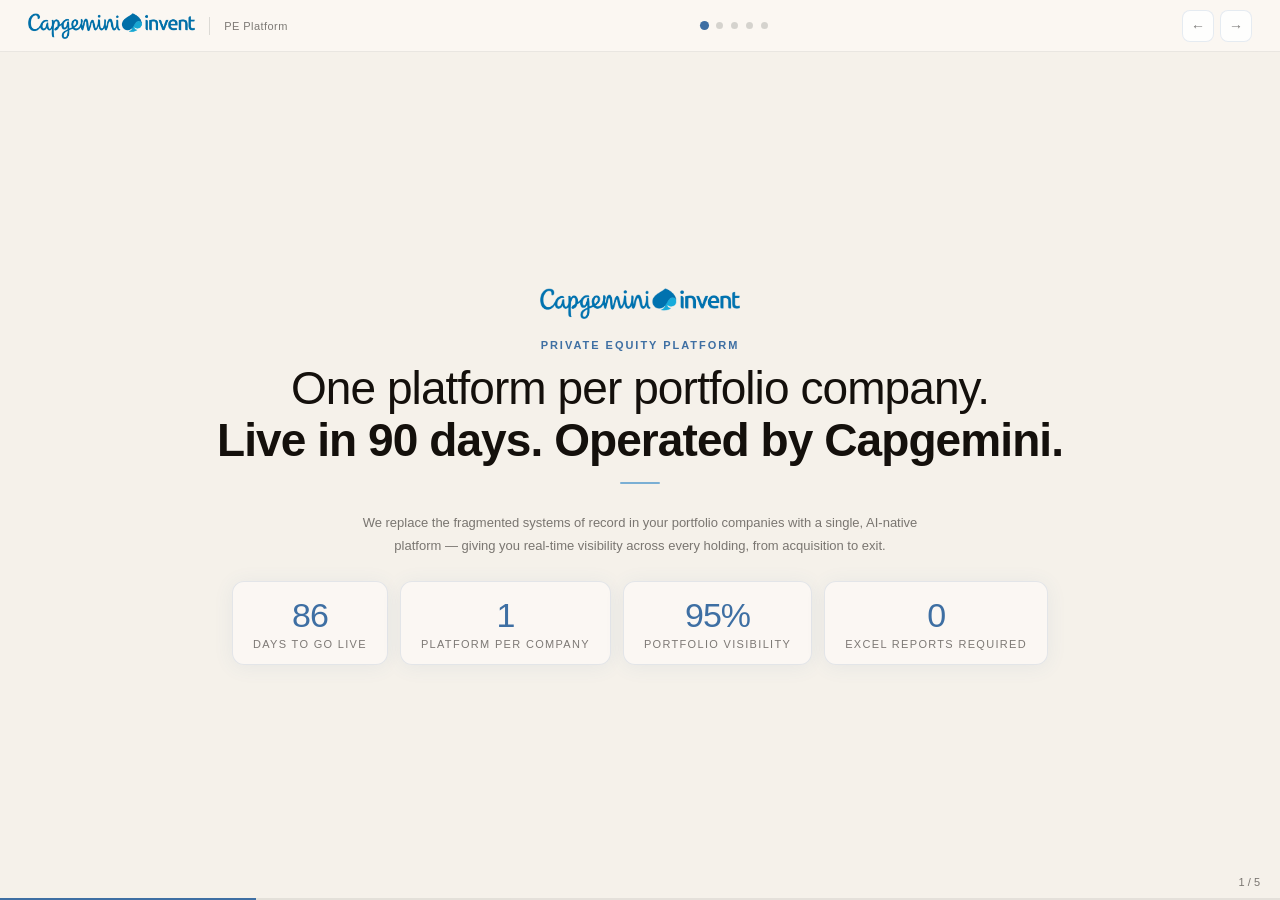
==== commit d9d15b38: "Redesign all 4 arch animation phases with transitions and data flow - P2: outer layers (L3/L0) enter" ====
--- a/index.html
+++ b/index.html
@@ -464,8 +464,8 @@
   const archPbarEl  = document.getElementById('arch-pbar');
   const archPlblEl  = document.getElementById('arch-plbl');
 
-  const ARCH_DWELL  = [3800, 4800, 5200, 5800];
-  const ARCH_LABELS = ['Platform Architecture', 'Layer Detail', 'Data Integration', 'Multi-Tenancy'];
+  const ARCH_DWELL  = [4000, 5200, 6000, 6500];
+  const ARCH_LABELS = ['Platform Architecture', 'Layer Detail', 'Data Integration', 'Multi-Tenant Portfolio'];
 
   let archCur = 0, archTimer = null, archActiveView = null, archInited = false;
 
@@ -522,11 +522,16 @@
     wrap.appendChild(aStk(layers)); wrap.appendChild(note);
     view.appendChild(wrap);
     return { view, animate() {
-      const tl = gsap.timeline();
-      tl.from([layers[0], layers[5]], { opacity: 0, y: 16, scale: 0.97, duration: 0.5, stagger: 0.1, ease: 'power3.out' });
-      tl.from(layers.slice(1, 3), { opacity: 0, scaleY: 0, transformOrigin: 'top center', duration: 0.4, stagger: 0.1, ease: 'back.out(1.4)' }, '-=0.2');
-      tl.from(layers.slice(3, 5), { opacity: 0, scaleY: 0, transformOrigin: 'top center', duration: 0.4, stagger: 0.1, ease: 'back.out(1.4)' }, '-=0.15');
-      tl.from(note, { opacity: 0, y: 8, duration: 0.4, ease: 'power2.out' });
+      const mid = layers.slice(1, 5);
+      // Pre-set middle layers to collapsed — outer layers spread apart first
+      gsap.set(mid, { scaleY: 0, opacity: 0, transformOrigin: 'center center' });
+      const tl = gsap.timeline({ delay: 0.25 });
+      // Step 1: outer layers enter from top/bottom
+      tl.from(layers[0], { opacity: 0, y: -18, duration: 0.42, ease: 'power3.out' });
+      tl.from(layers[5], { opacity: 0, y:  18, duration: 0.42, ease: 'power3.out' }, '<');
+      // Step 2: gap expands — middle layers scale in once outer layers are in position
+      tl.to(mid, { scaleY: 1, opacity: 1, duration: 0.4, stagger: 0.09, ease: 'back.out(1.3)' }, '+=0.2');
+      tl.from(note, { opacity: 0, y: 8, duration: 0.38, ease: 'power2.out' }, '-=0.1');
     }};
   }
 
@@ -535,7 +540,7 @@
     const outer = aEl('div');
     outer.style.cssText = 'width:100%;max-width:820px;display:flex;flex-direction:column;align-items:center;gap:8px;';
     const row = aEl('div');
-    row.style.cssText = 'display:flex;align-items:center;justify-content:center;width:100%;';
+    row.style.cssText = 'display:flex;align-items:stretch;justify-content:center;width:100%;';
 
     const stackLayers = [
       aLyr('L3',  'User Layer',   null),
@@ -549,23 +554,41 @@
     stackCol.style.cssText = 'flex:0 0 175px;display:flex;flex-direction:column;gap:4px;';
     stackLayers.forEach(l => stackCol.appendChild(l));
 
-    const arrowsL = [], arrowColL = aEl('div');
-    arrowColL.style.cssText = 'flex:0 0 36px;display:flex;flex-direction:column;align-items:center;justify-content:center;gap:18px;';
-    ['←','←'].forEach(() => {
-      const a = aEl('div'); a.style.cssText = 'font-size:17px;color:var(--accent);font-weight:700;line-height:1;';
-      a.textContent = '←'; arrowColL.appendChild(a); arrowsL.push(a);
-    });
+    // Flow lane helper: creates a column with a center track + animated dots
+    function makeFlowCol(yPositions) {
+      const col = aEl('div');
+      col.style.cssText = 'flex:0 0 38px;position:relative;align-self:stretch;overflow:visible;';
+      const track = aEl('div');
+      track.style.cssText = 'position:absolute;top:5%;bottom:5%;left:19px;width:1px;background:rgba(62,111,163,0.18);';
+      col.appendChild(track);
+      const dots = [];
+      yPositions.forEach(({ yPct, isReturn }) => {
+        const d = aEl('div');
+        const sz = isReturn ? 3 : 4;
+        const op = isReturn ? 0.45 : 0.82;
+        d.style.cssText = `position:absolute;width:${sz}px;height:${sz}px;border-radius:50%;background:var(--accent);top:${yPct}%;margin-top:-${sz/2}px;left:50%;margin-left:-${sz/2}px;opacity:${op};`;
+        col.appendChild(d);
+        dots.push({ d, isReturn });
+      });
+      return { col, dots };
+    }
+
+    // L-col: integration→stack; dots flow right→left aligned with L1a(~70%) and L0(~84%)
+    const flowL = makeFlowCol([
+      { yPct: 70, isReturn: false }, { yPct: 84, isReturn: false }, { yPct: 77, isReturn: false },
+      { yPct: 74, isReturn: true  },
+    ]);
 
     const mig = aEl('div');
-    mig.style.cssText = 'flex:0 0 138px;background:rgba(62,111,163,0.07);border:1px solid var(--accent-border);border-radius:10px;overflow:hidden;box-shadow:0 1px 12px rgba(62,111,163,0.1);';
+    mig.style.cssText = 'flex:0 0 138px;background:rgba(62,111,163,0.07);border:1px solid var(--accent-border);border-radius:10px;overflow:hidden;box-shadow:0 1px 12px rgba(62,111,163,0.1);align-self:center;';
     mig.innerHTML = `<div style="padding:6px 11px;font-size:9px;font-weight:700;letter-spacing:0.14em;text-transform:uppercase;color:var(--accent);border-bottom:1px solid var(--accent-border);background:rgba(62,111,163,0.06);text-align:center;">Integration Layer</div><div style="padding:5px 11px;font-size:10px;color:var(--muted);border-bottom:1px solid rgba(62,111,163,0.07);">Schema Mapping</div><div style="padding:5px 11px;font-size:10px;color:var(--muted);border-bottom:1px solid rgba(62,111,163,0.07);">Data Transform</div><div style="padding:5px 11px;font-size:10px;color:var(--muted);border-bottom:1px solid rgba(62,111,163,0.07);">Validation</div><div style="padding:5px 11px;font-size:10px;color:var(--muted);">Cutover Tooling</div>`;
 
-    const arrowsR = [], arrowColR = aEl('div');
-    arrowColR.style.cssText = 'flex:0 0 36px;display:flex;flex-direction:column;align-items:center;justify-content:center;gap:8px;';
-    [1,2,3,4].forEach(() => {
-      const a = aEl('div'); a.style.cssText = 'font-size:15px;color:var(--accent);font-weight:700;line-height:1;';
-      a.textContent = '←'; arrowColR.appendChild(a); arrowsR.push(a);
-    });
+    // R-col: sources→integration; dots flow right→left at y positions of each source block
+    const flowR = makeFlowCol([
+      { yPct: 17, isReturn: false }, { yPct: 37, isReturn: false },
+      { yPct: 57, isReturn: false }, { yPct: 77, isReturn: false },
+      { yPct: 27, isReturn: true  }, { yPct: 67, isReturn: true  },
+    ]);
 
     const sources = [], srcCol = aEl('div');
     srcCol.style.cssText = 'flex:0 0 120px;display:flex;flex-direction:column;gap:5px;';
@@ -579,72 +602,131 @@
     note.style.cssText = 'font-size:10px;color:var(--muted);font-style:italic;text-align:center;width:100%;';
     note.textContent = 'Temporäre Onboarding-Infrastruktur — nach Cutover abschaltbar';
 
-    row.appendChild(stackCol); row.appendChild(arrowColL); row.appendChild(mig);
-    row.appendChild(arrowColR); row.appendChild(srcCol);
+    row.appendChild(stackCol); row.appendChild(flowL.col); row.appendChild(mig);
+    row.appendChild(flowR.col); row.appendChild(srcCol);
     outer.appendChild(row); outer.appendChild(note);
     view.appendChild(outer);
     return { view, animate() {
-      const tl = gsap.timeline();
+      const tl = gsap.timeline({ delay: 0.25 });
+      // Entrance: stack in from left, integration + sources in from right
       tl.from(stackLayers, { opacity: 0, x: -14, duration: 0.45, stagger: 0.06, ease: 'power3.out' });
       tl.from(mig,         { opacity: 0, x:  28, duration: 0.48, ease: 'power3.out' }, '-=0.2');
-      tl.from(arrowsL,     { opacity: 0, scaleX: 0, transformOrigin: 'right', duration: 0.32, stagger: 0.1, ease: 'power2.out' }, '-=0.15');
-      tl.from(sources,     { opacity: 0, x:  22, duration: 0.38, stagger: 0.08, ease: 'power3.out' }, '-=0.15');
-      tl.from(arrowsR,     { opacity: 0, scaleX: 0, transformOrigin: 'right', duration: 0.28, stagger: 0.06, ease: 'power2.out' }, '-=0.3');
-      tl.from(note,        { opacity: 0, y: 7, duration: 0.38, ease: 'power2.out' });
+      tl.from(sources,     { opacity: 0, x:  22, duration: 0.38, stagger: 0.08, ease: 'power3.out' }, '-=0.2');
+      tl.from(note,        { opacity: 0, y:   7, duration: 0.38, ease: 'power2.out' });
+
+      // Bidirectional data flow: dots animate across connection lanes after entrance
+      const OVR = 22; // half-column overshoot in px
+      const FSTART = 1.5;
+      [...flowL.dots, ...flowR.dots].forEach(({ d, isReturn }, fi) => {
+        const fromX = isReturn ? -OVR : OVR;
+        const toX   = isReturn ?  OVR : -OVR;
+        const dur   = isReturn ? 1.8 : 1.1 + (fi % 3) * 0.12;
+        const delay = FSTART + fi * 0.28;
+        gsap.fromTo(d, { x: fromX }, { x: toX, ease: 'none', duration: dur, repeat: -1, delay });
+      });
     }};
   }
 
   function archP4() {
     const view = aEl('div', 'arch-view');
-    view.style.cssText = 'align-items:flex-start;justify-content:center;overflow:hidden;padding-top:14px;';
+    view.style.cssText = 'align-items:flex-start;justify-content:center;overflow:hidden;padding:10px 18px 8px;';
     const outer = aEl('div');
-    outer.style.cssText = 'width:100%;max-width:760px;display:flex;flex-direction:column;align-items:center;gap:7px;';
-
-    const sharedLbl = aEl('div');
-    sharedLbl.style.cssText = 'font-size:9px;font-weight:700;letter-spacing:0.18em;text-transform:uppercase;color:var(--accent);text-align:center;';
-    sharedLbl.textContent = 'Shared Application Layer';
-
+    outer.style.cssText = 'width:100%;max-width:780px;display:flex;flex-direction:column;gap:0;';
+
+    // ── PE-Cockpit ──────────────────────────────────────────────────────────
+    const cockpit = aEl('div');
+    cockpit.style.cssText = 'border:2px solid var(--accent);border-radius:10px;overflow:hidden;background:rgba(228,240,252,0.88);box-shadow:0 2px 22px rgba(62,111,163,0.18);';
+    const cpHdr = aEl('div');
+    cpHdr.style.cssText = 'padding:5px 14px;background:var(--accent);display:flex;align-items:center;gap:10px;';
+    cpHdr.innerHTML = '<span style="font-size:9.5px;font-weight:700;letter-spacing:0.14em;text-transform:uppercase;color:#fff;">PE-Cockpit</span><span style="font-size:9px;color:rgba(255,255,255,0.72);font-weight:300;">Portfolio Visibility Layer</span>';
+    const cpBody = aEl('div');
+    cpBody.style.cssText = 'display:flex;gap:8px;padding:7px 12px 9px;';
+    const cpLayers = [];
+    [['User Layer',      'Next.js · Google/Outlook · Claude Integration · Mobile'],
+     ['AI & Reporting',  'Claude AI · Portfolio KPIs · Cross-company Benchmarks · Alerts']
+    ].forEach(([name, sub]) => {
+      const l = aEl('div');
+      l.style.cssText = 'flex:1;background:rgba(255,255,255,0.9);border:1px solid var(--accent-border);border-radius:7px;padding:6px 10px;';
+      l.innerHTML = `<div style="font-size:11px;font-weight:600;color:var(--accent);">${name}</div><div style="font-size:9.5px;color:var(--muted);margin-top:2px;line-height:1.4;">${sub}</div>`;
+      cpBody.appendChild(l); cpLayers.push(l);
+    });
+    cockpit.appendChild(cpHdr); cockpit.appendChild(cpBody);
+
+    // ── Connector zone: vertical lines + upward-flowing dots ───────────────
+    const connZone = aEl('div');
+    connZone.style.cssText = 'display:flex;gap:6px;height:20px;';
+    const connDots = [];
+    for (let i = 0; i < 3; i++) {
+      const c = aEl('div');
+      c.style.cssText = 'flex:1;position:relative;display:flex;justify-content:center;';
+      const line = aEl('div');
+      line.style.cssText = 'width:1px;height:100%;background:rgba(62,111,163,0.25);';
+      c.appendChild(line);
+      [0, 1].forEach(j => {
+        const d = aEl('div');
+        d.style.cssText = 'position:absolute;width:4px;height:4px;border-radius:50%;background:var(--accent);left:50%;margin-left:-2px;bottom:0;opacity:0.85;';
+        c.appendChild(d);
+        connDots.push({ d, col: i, j });
+      });
+      connZone.appendChild(c);
+    }
+
+    // ── Tenant columns (L2a/L2b isolated per tenant) ───────────────────────
+    const tenantsWrap = aEl('div');
+    tenantsWrap.style.cssText = 'display:flex;gap:6px;';
+    const tenantCols = [];
+    ['Portfolio A', 'Portfolio B', 'Portfolio C'].forEach((name) => {
+      const col = aEl('div');
+      col.style.cssText = 'flex:1;border:1px solid var(--card-border);border-radius:8px;overflow:hidden;background:var(--card);box-shadow:0 1px 10px rgba(62,111,163,0.07);';
+      const hdr = aEl('div');
+      hdr.style.cssText = 'padding:4px 8px;background:rgba(62,111,163,0.05);border-bottom:1px solid var(--card-border);font-size:8.5px;font-weight:700;letter-spacing:0.12em;text-transform:uppercase;color:var(--accent);text-align:center;';
+      hdr.textContent = name;
+      const inner = aEl('div');
+      inner.style.cssText = 'display:flex;flex-direction:column;gap:4px;padding:6px;';
+      [['L2b','Intelligence'],['L2a','Workflow']].forEach(([lid, lname]) => inner.appendChild(aLyr(lid, lname, null, true)));
+      col.appendChild(hdr); col.appendChild(inner);
+      tenantsWrap.appendChild(col); tenantCols.push(col);
+    });
+
+    // ── Shared L1 + L0 spanning all tenants ────────────────────────────────
+    const sharedWrap = aEl('div');
+    sharedWrap.style.cssText = 'margin-top:6px;display:flex;flex-direction:column;gap:5px;';
     const sharedLayers = [
-      aLyr('L3',  'User Layer',         null),
-      aLyr('L2b', 'Intelligence Layer', null),
-      aLyr('L2a', 'Workflow Engine',    null),
-      aLyr('L1b', 'Semantic Layer',     null),
+      aLyr('L1', 'Shared Domain Model',        'Prisma ORM · Entitäten · Relationen · Row-Level-Security per Tenant', true),
+      aLyr('L0', 'Shared Database / Data Lake', 'PostgreSQL · Neon Serverless · Mandantentrennung via RLS · Multi-tenant', true),
     ];
-    const sharedStk = aEl('div');
-    sharedStk.style.cssText = 'display:flex;flex-direction:column;gap:4px;width:100%;';
-    sharedLayers.forEach(l => sharedStk.appendChild(l));
-
-    const divider = aEl('div');
-    divider.style.cssText = 'width:100%;position:relative;height:16px;display:flex;align-items:center;';
-    const dline = aEl('div');
-    dline.style.cssText = 'width:100%;height:1px;background:linear-gradient(to right,transparent,rgba(62,111,163,0.22) 20%,rgba(62,111,163,0.22) 80%,transparent);';
-    const dlbl = aEl('div');
-    dlbl.style.cssText = 'position:absolute;left:50%;transform:translateX(-50%);background:rgba(248,244,240,0.95);padding:0 10px;font-size:8.5px;font-weight:700;letter-spacing:0.14em;text-transform:uppercase;color:var(--muted);white-space:nowrap;';
-    dlbl.textContent = 'deployment boundary';
-    divider.appendChild(dline); divider.appendChild(dlbl);
-
-    const tenantsRow = aEl('div');
-    tenantsRow.style.cssText = 'display:flex;gap:10px;width:100%;';
-
-    const std = aEl('div');
-    std.style.cssText = 'flex:1;border:2px solid #2B6E4A;border-radius:12px;overflow:hidden;background:rgba(240,250,244,0.94);box-shadow:0 2px 18px rgba(43,110,74,0.12);';
-    std.innerHTML = `<div style="padding:8px 13px;background:rgba(43,110,74,0.08);border-bottom:1px solid rgba(43,110,74,0.14);display:flex;align-items:center;gap:6px;"><div style="width:7px;height:7px;border-radius:50%;background:#2B6E4A;"></div><div style="font-size:9.5px;font-weight:700;letter-spacing:0.1em;text-transform:uppercase;color:#2B6E4A;">Standard Multi-Tenant</div></div><div style="padding:8px 13px;display:flex;flex-direction:column;gap:5px;"><div style="display:flex;gap:7px;align-items:center;padding:3px 0;border-bottom:1px solid rgba(43,110,74,0.08);"><span style="font-size:9px;font-weight:700;color:#2B6E4A;width:26px;flex-shrink:0;">L1a</span><span style="font-size:11px;font-weight:600;color:var(--text2);">Domain Model</span><span style="font-size:9px;color:var(--muted);margin-left:auto;">Shared Schema</span></div><div style="display:flex;gap:7px;align-items:center;padding:3px 0;"><span style="font-size:9px;font-weight:700;color:#2B6E4A;width:26px;flex-shrink:0;">L0</span><span style="font-size:11px;font-weight:600;color:var(--text2);">PostgreSQL</span><span style="font-size:9px;color:var(--muted);margin-left:auto;">Vercel / Railway</span></div><div style="margin-top:3px;display:flex;align-items:center;gap:5px;flex-wrap:wrap;">${['A','B','C','D'].map(t=>`<div style="width:20px;height:20px;border-radius:50%;background:rgba(43,110,74,0.14);border:1px solid rgba(43,110,74,0.28);display:flex;align-items:center;justify-content:center;font-size:8.5px;font-weight:700;color:#2B6E4A;">${t}</div>`).join('')}<span style="font-size:9px;color:var(--muted);">tenantId RLS</span></div></div>`;
-
-    const mil = aEl('div');
-    mil.style.cssText = 'flex:1;border:2px solid #8B4A2A;border-radius:12px;overflow:hidden;background:rgba(253,244,240,0.94);box-shadow:0 2px 18px rgba(139,74,42,0.12);';
-    mil.innerHTML = `<div style="padding:8px 13px;background:rgba(139,74,42,0.08);border-bottom:1px solid rgba(139,74,42,0.14);display:flex;align-items:center;gap:6px;"><div style="width:7px;height:7px;border-radius:50%;background:#8B4A2A;"></div><div style="font-size:9.5px;font-weight:700;letter-spacing:0.1em;text-transform:uppercase;color:#8B4A2A;">Military / CMMC L2</div></div><div style="padding:8px 13px;display:flex;flex-direction:column;gap:5px;"><div style="display:flex;gap:7px;align-items:center;padding:3px 0;border-bottom:1px solid rgba(139,74,42,0.08);"><span style="font-size:9px;font-weight:700;color:#8B4A2A;width:26px;flex-shrink:0;">L1a</span><span style="font-size:11px;font-weight:600;color:var(--text2);">Domain Model</span><span style="font-size:9px;color:var(--muted);margin-left:auto;">Isolated Schema</span></div><div style="display:flex;gap:7px;align-items:center;padding:3px 0;"><span style="font-size:9px;font-weight:700;color:#8B4A2A;width:26px;flex-shrink:0;">L0</span><span style="font-size:11px;font-weight:600;color:var(--text2);">PostgreSQL Encrypted</span><span style="font-size:9px;color:var(--muted);margin-left:auto;">AWS GovCloud</span></div><div style="margin-top:3px;display:flex;gap:4px;flex-wrap:wrap;">${['FIPS 140-2','FedRAMP','CMMC L2','Isolated VPC'].map(t=>`<span style="background:rgba(139,74,42,0.09);border:1px solid rgba(139,74,42,0.18);border-radius:3px;padding:2px 5px;font-size:8.5px;font-weight:600;color:#8B4A2A;">${t}</span>`).join('')}</div><div style="font-size:9px;color:var(--muted);">Azure OpenAI Gov · Immutable Audit Log</div></div>`;
-
-    tenantsRow.appendChild(std); tenantsRow.appendChild(mil);
-    outer.appendChild(sharedLbl); outer.appendChild(sharedStk);
-    outer.appendChild(divider);  outer.appendChild(tenantsRow);
+    sharedLayers.forEach(l => sharedWrap.appendChild(l));
+
+    const note = aEl('div');
+    note.style.cssText = 'font-size:9.5px;color:var(--muted);font-style:italic;text-align:center;margin-top:4px;';
+    note.textContent = 'L2a/L2b sind tenant-isoliert — L1 und L0 werden shared betrieben';
+
+    outer.appendChild(cockpit);
+    outer.appendChild(connZone);
+    outer.appendChild(tenantsWrap);
+    outer.appendChild(sharedWrap);
+    outer.appendChild(note);
     view.appendChild(outer);
+
     return { view, animate() {
-      const tl = gsap.timeline();
-      tl.from(sharedLbl,    { opacity: 0, y: -10, duration: 0.38, ease: 'power2.out' });
-      tl.from(sharedLayers, { opacity: 0, y: 14, scale: 0.97, duration: 0.45, stagger: 0.08, ease: 'power3.out' }, '-=0.15');
-      tl.from(divider,      { scaleX: 0, duration: 0.55, ease: 'power2.inOut', transformOrigin: 'center' }, '-=0.1');
-      tl.from(std, { opacity: 0, x: -28, scale: 0.97, duration: 0.52, ease: 'power3.out' }, '-=0.2');
-      tl.from(mil, { opacity: 0, x:  28, scale: 0.97, duration: 0.52, ease: 'power3.out' }, '<');
+      const tl = gsap.timeline({ delay: 0.25 });
+      // Cockpit drops in from above
+      tl.from(cockpit,      { opacity: 0, y: -22, scale: 0.97, duration: 0.52, ease: 'power3.out' });
+      tl.from(cpLayers,     { opacity: 0, scale: 0.94, duration: 0.36, stagger: 0.1, ease: 'back.out(1.5)' }, '-=0.25');
+      // Tenant columns fan in
+      tl.from(tenantCols,   { opacity: 0, y: 20, scale: 0.96, duration: 0.44, stagger: 0.09, ease: 'power3.out' }, '-=0.1');
+      // Shared layers rise from below
+      tl.from(sharedLayers, { opacity: 0, y: 14, duration: 0.4, stagger: 0.1, ease: 'power3.out' }, '-=0.2');
+      tl.from(note,         { opacity: 0, duration: 0.3, ease: 'power2.out' }, '-=0.05');
+
+      // Continuous data flow: dots float upward from tenants to PE-Cockpit
+      connDots.forEach(({ d, col, j }) => {
+        const delay = 1.5 + col * 0.28 + j * 0.55;
+        gsap.fromTo(d,
+          { y: 0, opacity: 0.85 },
+          { y: -20, opacity: 0, ease: 'power1.in', duration: 0.65, repeat: -1, delay }
+        );
+      });
     }};
   }
 
@@ -667,15 +749,22 @@
     gsap.set(view, { opacity: 0 });
     archStageEl.appendChild(view);
 
+    // Call animate() immediately so GSAP pre-sets all elements to their
+    // from-state (opacity:0, transforms) before the view becomes visible.
+    // This eliminates the flash of the completed layout during cross-fade.
+    animate();
+
     if (archActiveView) {
       const old = archActiveView;
-      gsap.to(old, { opacity: 0, duration: 0.38, ease: 'power2.in',
-        onComplete: () => { if (archStageEl.contains(old)) archStageEl.removeChild(old); }
+      gsap.to(old, { opacity: 0, duration: 0.28, ease: 'power2.in',
+        onComplete: () => {
+          if (archStageEl.contains(old)) archStageEl.removeChild(old);
+          gsap.to(view, { opacity: 1, duration: 0.22, ease: 'power2.out' });
+        }
       });
+    } else {
+      gsap.to(view, { opacity: 1, duration: 0.28, ease: 'power2.out' });
     }
-
-    gsap.to(view, { opacity: 1, duration: 0.38, ease: 'power2.out' });
-    gsap.delayedCall(0.2, () => animate());
 
     archActiveView = view;
     archCur = idx;
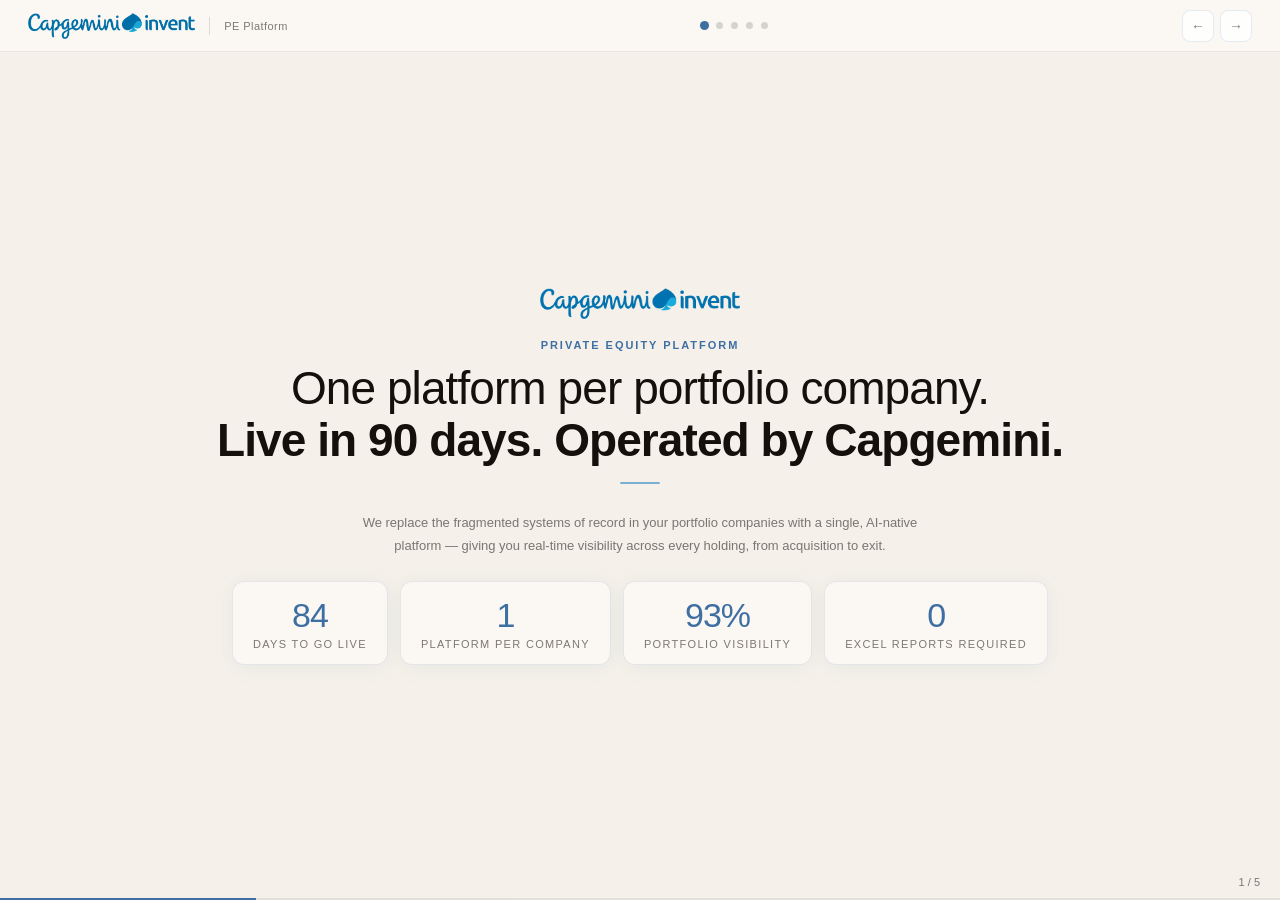
==== commit cdd728a8: "Halve all arch animation speeds (double all durations) Co-Authored-By: Claude Sonnet 4.6 <noreply@an" ====
--- a/index.html
+++ b/index.html
@@ -464,7 +464,7 @@
   const archPbarEl  = document.getElementById('arch-pbar');
   const archPlblEl  = document.getElementById('arch-plbl');
 
-  const ARCH_DWELL  = [4000, 5200, 6000, 6500];
+  const ARCH_DWELL  = [8000, 10400, 12000, 13000];
   const ARCH_LABELS = ['Platform Architecture', 'Layer Detail', 'Data Integration', 'Multi-Tenant Portfolio'];
 
   let archCur = 0, archTimer = null, archActiveView = null, archInited = false;
@@ -499,8 +499,8 @@
     view.appendChild(wrap);
     return { view, animate() {
       const tl = gsap.timeline();
-      tl.from([...layers].reverse(), { opacity: 0, y: 22, scale: 0.97, duration: 0.55, stagger: 0.1, ease: 'power3.out' });
-      tl.from(layers.map(l => l.querySelector('.arch-lsub')), { opacity: 0, duration: 0.4, stagger: 0.07, ease: 'power2.out' }, '-=0.35');
+      tl.from([...layers].reverse(), { opacity: 0, y: 22, scale: 0.97, duration: 1.1, stagger: 0.2, ease: 'power3.out' });
+      tl.from(layers.map(l => l.querySelector('.arch-lsub')), { opacity: 0, duration: 0.8, stagger: 0.14, ease: 'power2.out' }, '-=0.7');
     }};
   }
 
@@ -525,13 +525,13 @@
       const mid = layers.slice(1, 5);
       // Pre-set middle layers to collapsed — outer layers spread apart first
       gsap.set(mid, { scaleY: 0, opacity: 0, transformOrigin: 'center center' });
-      const tl = gsap.timeline({ delay: 0.25 });
+      const tl = gsap.timeline({ delay: 0.5 });
       // Step 1: outer layers enter from top/bottom
-      tl.from(layers[0], { opacity: 0, y: -18, duration: 0.42, ease: 'power3.out' });
-      tl.from(layers[5], { opacity: 0, y:  18, duration: 0.42, ease: 'power3.out' }, '<');
+      tl.from(layers[0], { opacity: 0, y: -18, duration: 0.84, ease: 'power3.out' });
+      tl.from(layers[5], { opacity: 0, y:  18, duration: 0.84, ease: 'power3.out' }, '<');
       // Step 2: gap expands — middle layers scale in once outer layers are in position
-      tl.to(mid, { scaleY: 1, opacity: 1, duration: 0.4, stagger: 0.09, ease: 'back.out(1.3)' }, '+=0.2');
-      tl.from(note, { opacity: 0, y: 8, duration: 0.38, ease: 'power2.out' }, '-=0.1');
+      tl.to(mid, { scaleY: 1, opacity: 1, duration: 0.8, stagger: 0.18, ease: 'back.out(1.3)' }, '+=0.4');
+      tl.from(note, { opacity: 0, y: 8, duration: 0.76, ease: 'power2.out' }, '-=0.2');
     }};
   }
 
@@ -607,21 +607,21 @@
     outer.appendChild(row); outer.appendChild(note);
     view.appendChild(outer);
     return { view, animate() {
-      const tl = gsap.timeline({ delay: 0.25 });
+      const tl = gsap.timeline({ delay: 0.5 });
       // Entrance: stack in from left, integration + sources in from right
-      tl.from(stackLayers, { opacity: 0, x: -14, duration: 0.45, stagger: 0.06, ease: 'power3.out' });
-      tl.from(mig,         { opacity: 0, x:  28, duration: 0.48, ease: 'power3.out' }, '-=0.2');
-      tl.from(sources,     { opacity: 0, x:  22, duration: 0.38, stagger: 0.08, ease: 'power3.out' }, '-=0.2');
-      tl.from(note,        { opacity: 0, y:   7, duration: 0.38, ease: 'power2.out' });
+      tl.from(stackLayers, { opacity: 0, x: -14, duration: 0.9, stagger: 0.12, ease: 'power3.out' });
+      tl.from(mig,         { opacity: 0, x:  28, duration: 0.96, ease: 'power3.out' }, '-=0.4');
+      tl.from(sources,     { opacity: 0, x:  22, duration: 0.76, stagger: 0.16, ease: 'power3.out' }, '-=0.4');
+      tl.from(note,        { opacity: 0, y:   7, duration: 0.76, ease: 'power2.out' });
 
       // Bidirectional data flow: dots animate across connection lanes after entrance
       const OVR = 22; // half-column overshoot in px
-      const FSTART = 1.5;
+      const FSTART = 3.0;
       [...flowL.dots, ...flowR.dots].forEach(({ d, isReturn }, fi) => {
         const fromX = isReturn ? -OVR : OVR;
         const toX   = isReturn ?  OVR : -OVR;
-        const dur   = isReturn ? 1.8 : 1.1 + (fi % 3) * 0.12;
-        const delay = FSTART + fi * 0.28;
+        const dur   = isReturn ? 3.6 : 2.2 + (fi % 3) * 0.24;
+        const delay = FSTART + fi * 0.56;
         gsap.fromTo(d, { x: fromX }, { x: toX, ease: 'none', duration: dur, repeat: -1, delay });
       });
     }};
@@ -709,22 +709,22 @@
     view.appendChild(outer);
 
     return { view, animate() {
-      const tl = gsap.timeline({ delay: 0.25 });
+      const tl = gsap.timeline({ delay: 0.5 });
       // Cockpit drops in from above
-      tl.from(cockpit,      { opacity: 0, y: -22, scale: 0.97, duration: 0.52, ease: 'power3.out' });
-      tl.from(cpLayers,     { opacity: 0, scale: 0.94, duration: 0.36, stagger: 0.1, ease: 'back.out(1.5)' }, '-=0.25');
+      tl.from(cockpit,      { opacity: 0, y: -22, scale: 0.97, duration: 1.04, ease: 'power3.out' });
+      tl.from(cpLayers,     { opacity: 0, scale: 0.94, duration: 0.72, stagger: 0.2, ease: 'back.out(1.5)' }, '-=0.5');
       // Tenant columns fan in
-      tl.from(tenantCols,   { opacity: 0, y: 20, scale: 0.96, duration: 0.44, stagger: 0.09, ease: 'power3.out' }, '-=0.1');
+      tl.from(tenantCols,   { opacity: 0, y: 20, scale: 0.96, duration: 0.88, stagger: 0.18, ease: 'power3.out' }, '-=0.2');
       // Shared layers rise from below
-      tl.from(sharedLayers, { opacity: 0, y: 14, duration: 0.4, stagger: 0.1, ease: 'power3.out' }, '-=0.2');
-      tl.from(note,         { opacity: 0, duration: 0.3, ease: 'power2.out' }, '-=0.05');
+      tl.from(sharedLayers, { opacity: 0, y: 14, duration: 0.8, stagger: 0.2, ease: 'power3.out' }, '-=0.4');
+      tl.from(note,         { opacity: 0, duration: 0.6, ease: 'power2.out' }, '-=0.1');
 
       // Continuous data flow: dots float upward from tenants to PE-Cockpit
       connDots.forEach(({ d, col, j }) => {
-        const delay = 1.5 + col * 0.28 + j * 0.55;
+        const delay = 3.0 + col * 0.56 + j * 1.1;
         gsap.fromTo(d,
           { y: 0, opacity: 0.85 },
-          { y: -20, opacity: 0, ease: 'power1.in', duration: 0.65, repeat: -1, delay }
+          { y: -20, opacity: 0, ease: 'power1.in', duration: 1.3, repeat: -1, delay }
         );
       });
     }};
@@ -756,14 +756,14 @@
 
     if (archActiveView) {
       const old = archActiveView;
-      gsap.to(old, { opacity: 0, duration: 0.28, ease: 'power2.in',
+      gsap.to(old, { opacity: 0, duration: 0.56, ease: 'power2.in',
         onComplete: () => {
           if (archStageEl.contains(old)) archStageEl.removeChild(old);
-          gsap.to(view, { opacity: 1, duration: 0.22, ease: 'power2.out' });
+          gsap.to(view, { opacity: 1, duration: 0.44, ease: 'power2.out' });
         }
       });
     } else {
-      gsap.to(view, { opacity: 1, duration: 0.28, ease: 'power2.out' });
+      gsap.to(view, { opacity: 1, duration: 0.56, ease: 'power2.out' });
     }
 
     archActiveView = view;
@@ -774,8 +774,8 @@
     archPlblEl.textContent = ARCH_LABELS[archCur];
     gsap.fromTo(archPlblEl,
       { opacity: 0, y: -5 },
-      { opacity: 1, y: 0, duration: 0.4, ease: 'power2.out',
-        onComplete: () => gsap.to(archPlblEl, { opacity: 0, delay: 1.8, duration: 0.5, ease: 'power2.in' })
+      { opacity: 1, y: 0, duration: 0.8, ease: 'power2.out',
+        onComplete: () => gsap.to(archPlblEl, { opacity: 0, delay: 3.6, duration: 1.0, ease: 'power2.in' })
       }
     );
 
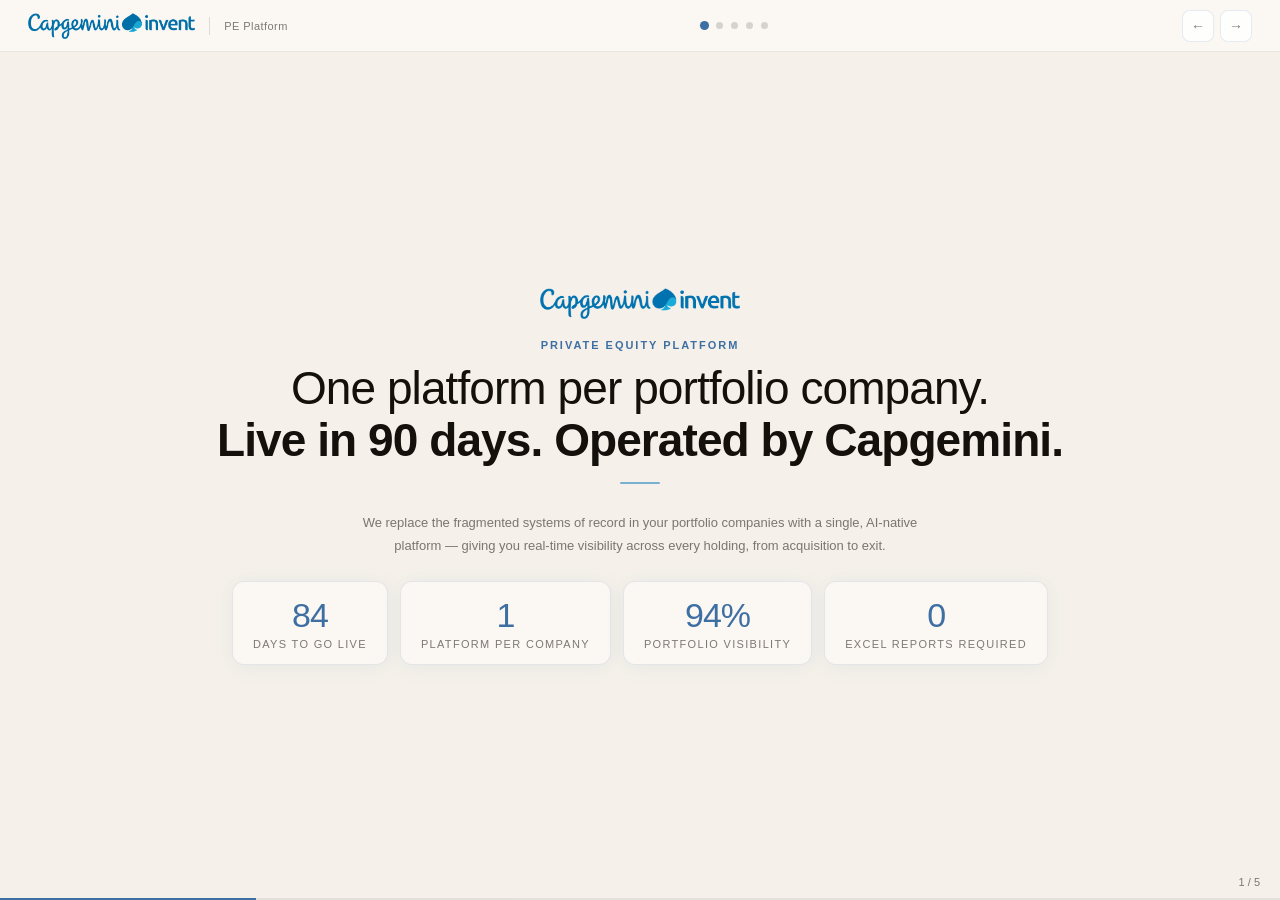
==== commit 7d77e961: "P3: replace vertical track with per-connection horizontal lines Each data flow connection now shows " ====
--- a/index.html
+++ b/index.html
@@ -554,15 +554,15 @@
     stackCol.style.cssText = 'flex:0 0 175px;display:flex;flex-direction:column;gap:4px;';
     stackLayers.forEach(l => stackCol.appendChild(l));
 
-    // Flow lane helper: creates a column with a center track + animated dots
+    // Flow lane helper: one horizontal line + dot per connection point
     function makeFlowCol(yPositions) {
       const col = aEl('div');
       col.style.cssText = 'flex:0 0 38px;position:relative;align-self:stretch;overflow:visible;';
-      const track = aEl('div');
-      track.style.cssText = 'position:absolute;top:5%;bottom:5%;left:19px;width:1px;background:rgba(62,111,163,0.18);';
-      col.appendChild(track);
       const dots = [];
       yPositions.forEach(({ yPct, isReturn }) => {
+        const line = aEl('div');
+        line.style.cssText = `position:absolute;top:${yPct}%;left:0;right:0;height:1px;background:rgba(62,111,163,${isReturn ? '0.12' : '0.22'});margin-top:-0.5px;`;
+        col.appendChild(line);
         const d = aEl('div');
         const sz = isReturn ? 3 : 4;
         const op = isReturn ? 0.45 : 0.82;
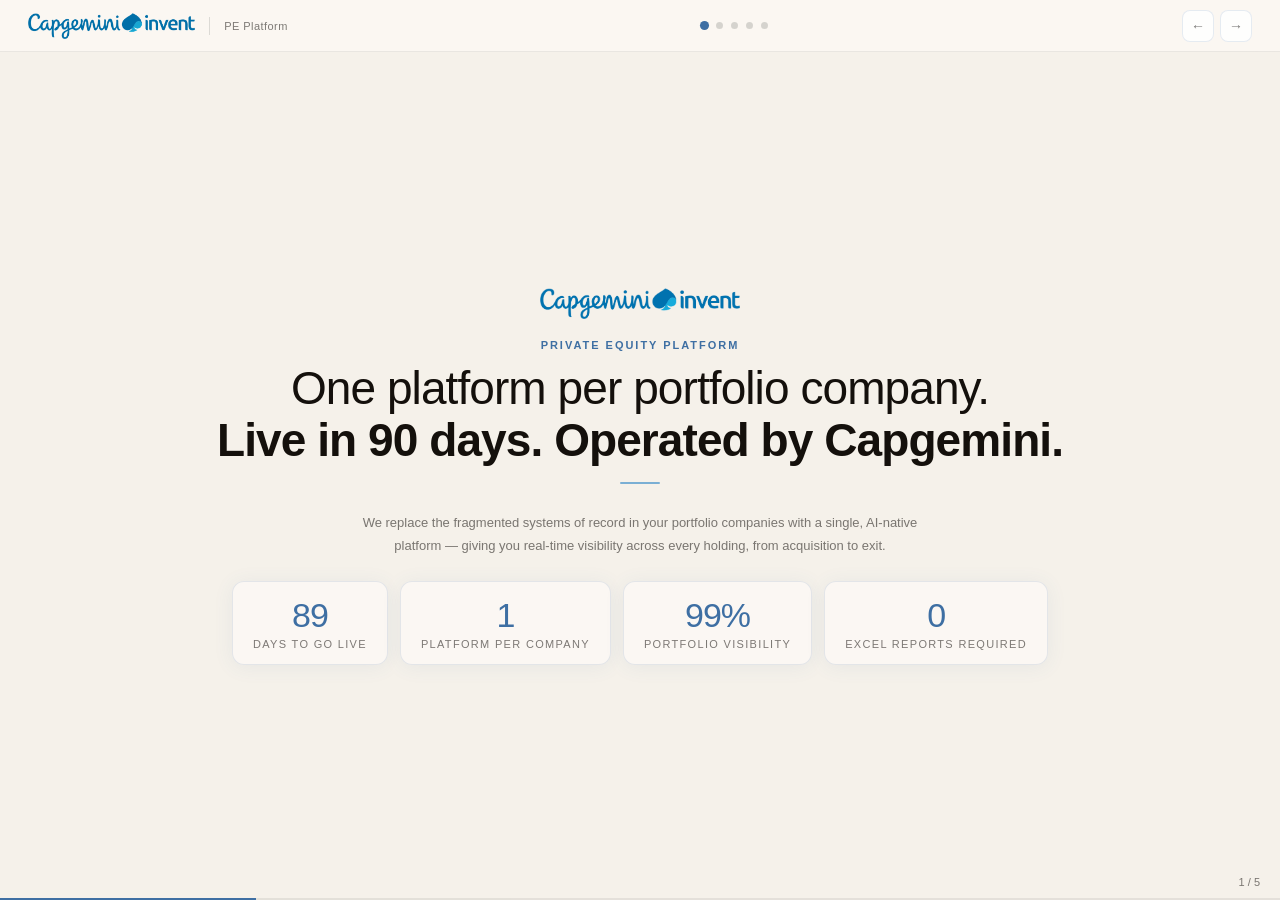
==== commit 636e1960: "Extract design system into design-system/ folder All CSS (colors, shapes, components) and animation " ====
--- a/index.html
+++ b/index.html
@@ -4,193 +4,10 @@
 <meta charset="UTF-8" />
 <meta name="viewport" content="width=device-width, initial-scale=1.0" />
 <title>Capgemini Invent – PE Platform</title>
+<link rel="stylesheet" href="./design-system/pe-design-system.css">
 <script src="https://cdnjs.cloudflare.com/ajax/libs/gsap/3.12.5/gsap.min.js"></script>
-<style>
-  :root {
-    --accent: #3E6FA3;
-    --accent-light: #7AAFD4;
-    --accent-border: rgba(62,111,163,0.22);
-    --text: #14100c;
-    --text2: #2a2016;
-    --muted: rgba(20,16,12,0.55);
-    --card: rgba(252,248,244,0.88);
-    --card-border: rgba(62,111,163,0.13);
-    --card-shadow: 0 2px 20px rgba(62,111,163,0.08);
-    --radius: 12px;
-    --hi: rgba(232,244,246,0.96);
-  }
-
-  * { box-sizing: border-box; margin: 0; padding: 0; }
-  html, body {
-    width: 100%; height: 100%; overflow: hidden;
-    color: var(--text);
-    font-family: -apple-system, BlinkMacSystemFont, 'Segoe UI', sans-serif;
-    font-size: 13px; font-weight: 400;
-    background: #f2ede7;
-  }
-
-  #bg-video { position: fixed; inset: 0; width: 100%; height: 100%; object-fit: cover; object-position: center; z-index: 0; opacity: 0.75; }
-  #bg-overlay { position: fixed; inset: 0; z-index: 1; background: rgba(248,244,238,0.45); }
-  #app { display: flex; flex-direction: column; height: 100vh; position: relative; z-index: 2; }
-
-  nav {
-    display: flex; align-items: center; justify-content: space-between;
-    padding: 0 28px; height: 52px; flex-shrink: 0;
-    border-bottom: 1px solid rgba(0,0,0,0.07);
-    background: rgba(252,248,244,0.86); backdrop-filter: blur(20px); z-index: 10;
-  }
-  .nav-brand { display: flex; align-items: center; gap: 14px; }
-  .nav-sep { width: 1px; height: 18px; background: rgba(0,0,0,0.12); }
-  .nav-sub { font-size: 11px; color: var(--muted); letter-spacing: 0.04em; }
-  .nav-dots { display: flex; gap: 8px; align-items: center; }
-  .nav-dot { width: 7px; height: 7px; border-radius: 50%; cursor: pointer; background: rgba(0,0,0,0.15); transition: background 0.25s, transform 0.25s; border: none; outline: none; }
-  .nav-dot.active { background: var(--accent); transform: scale(1.3); }
-  .nav-arrows { display: flex; gap: 6px; }
-  .nav-arrow {
-    width: 32px; height: 32px; border-radius: 8px; cursor: pointer;
-    background: rgba(255,255,255,0.8); border: 1px solid var(--card-border);
-    color: var(--muted); font-size: 14px; display: flex; align-items: center;
-    justify-content: center; user-select: none;
-  }
-
-  #slides-wrap { flex: 1; overflow: hidden; position: relative; }
-  .slide {
-    position: absolute; inset: 0; display: flex; flex-direction: column;
-    align-items: center; justify-content: center; padding: 28px 60px;
-    opacity: 0; pointer-events: none; will-change: transform, opacity;
-    overflow-y: auto;
-  }
-  .slide::-webkit-scrollbar { width: 4px; }
-  .slide::-webkit-scrollbar-thumb { background: rgba(0,0,0,0.15); border-radius: 2px; }
-
-  /* Slide 4: flex column, label shrinks to content, arch-wrap fills remainder */
-  .slide-arch {
-    justify-content: flex-start;
-    align-items: stretch;
-    overflow: hidden;
-  }
-
-  .label { font-size: 11px; font-weight: 600; letter-spacing: 0.18em; text-transform: uppercase; color: var(--accent); margin-bottom: 12px; }
-  h1 { font-size: clamp(26px, 3.6vw, 46px); font-weight: 300; line-height: 1.12; letter-spacing: -0.02em; }
-  h1 strong { font-weight: 600; }
-  h2 { font-size: clamp(20px, 2.4vw, 30px); font-weight: 300; line-height: 1.2; letter-spacing: -0.02em; }
-  h2 strong { font-weight: 600; }
-  .sub { font-size: 13px; color: var(--muted); font-weight: 300; margin-top: 12px; max-width: 600px; line-height: 1.7; }
-  .divider { width: 40px; height: 2px; background: var(--accent-light); border-radius: 2px; margin: 16px 0; }
-
-  .sc { display: flex; flex-direction: column; align-items: flex-start; width: 100%; max-width: 860px; }
-  .sc.center { align-items: center; text-align: center; }
-
-  .card { background: var(--card); border: 1px solid var(--card-border); border-radius: var(--radius); padding: 18px 20px; backdrop-filter: blur(20px); box-shadow: var(--card-shadow); }
-  .card-title { font-size: 11px; font-weight: 600; text-transform: uppercase; letter-spacing: 0.12em; color: var(--accent); margin-bottom: 7px; }
-  .card-body { font-size: 13px; color: var(--muted); line-height: 1.65; }
-  .card-body strong { color: var(--text2); font-weight: 600; }
-  .grid-3 { display: grid; grid-template-columns: repeat(3,1fr); gap: 12px; width: 100%; max-width: 860px; }
-
-  .stats-row { display: flex; gap: 12px; margin-top: 24px; flex-wrap: wrap; justify-content: center; }
-  .stat { text-align: center; padding: 14px 20px; background: var(--card); border: 1px solid var(--card-border); border-radius: var(--radius); backdrop-filter: blur(20px); box-shadow: var(--card-shadow); min-width: 100px; }
-  .stat-num { font-size: clamp(22px, 2.8vw, 34px); font-weight: 300; color: var(--accent); letter-spacing: -0.03em; }
-  .stat-label { font-size: 11px; color: var(--muted); text-transform: uppercase; letter-spacing: 0.12em; margin-top: 3px; }
-
-  .contrast-grid { display: grid; grid-template-columns: 1fr 1fr; gap: 12px; width: 100%; max-width: 860px; margin-top: 6px; }
-  .contrast-card { border-radius: var(--radius); padding: 18px 20px; backdrop-filter: blur(20px); box-shadow: var(--card-shadow); }
-  .contrast-card.old { background: rgba(238,233,226,0.75); border: 1px solid rgba(0,0,0,0.08); }
-  .contrast-card.new { background: var(--card); border: 1px solid var(--accent-border); }
-  .contrast-label { font-size: 11px; font-weight: 600; text-transform: uppercase; letter-spacing: 0.14em; margin-bottom: 10px; }
-  .contrast-label.old { color: rgba(20,18,12,0.35); }
-  .contrast-label.new { color: var(--accent); }
-  .contrast-item { display: flex; align-items: flex-start; gap: 9px; margin-bottom: 8px; }
-  .contrast-item:last-child { margin-bottom: 0; }
-  .contrast-dot { width: 5px; height: 5px; border-radius: 50%; margin-top: 6px; flex-shrink: 0; }
-  .contrast-dot.old { background: rgba(20,18,12,0.2); }
-  .contrast-dot.new { background: var(--accent); }
-  .contrast-text { font-size: 13px; line-height: 1.5; }
-  .contrast-text.old { color: rgba(20,18,12,0.42); }
-  .contrast-text.new { color: var(--text2); font-weight: 600; }
-
-  .method-flow { display: flex; align-items: stretch; width: 100%; max-width: 820px; margin-top: 14px; }
-  .method-step { flex: 1; padding: 20px 16px; text-align: center; background: var(--card); border: 1px solid var(--card-border); border-radius: var(--radius); backdrop-filter: blur(20px); box-shadow: var(--card-shadow); position: relative; }
-  .method-step:not(:last-child)::after { content: '→'; position: absolute; right: -18px; top: 50%; transform: translateY(-50%); font-size: 13px; color: var(--accent); z-index: 2; }
-  .method-step + .method-step { margin-left: 30px; }
-  .method-num { font-size: 11px; font-weight: 600; color: var(--accent); letter-spacing: 0.14em; text-transform: uppercase; margin-bottom: 8px; }
-  .method-icon { font-size: 22px; margin-bottom: 8px; }
-  .method-name { font-size: 13px; font-weight: 600; color: var(--text); margin-bottom: 6px; }
-  .method-desc { font-size: 13px; color: var(--muted); line-height: 1.6; }
-
-  .proof-rows { display: flex; flex-direction: column; gap: 10px; width: 100%; max-width: 760px; }
-  .proof-row { display: flex; gap: 16px; align-items: flex-start; padding: 16px 18px; background: var(--card); backdrop-filter: blur(20px); border: 1px solid var(--card-border); border-radius: var(--radius); box-shadow: var(--card-shadow); }
-  .proof-icon { font-size: 18px; flex-shrink: 0; margin-top: 1px; }
-  .proof-title { font-size: 13px; font-weight: 600; color: var(--text); margin-bottom: 3px; }
-  .proof-body { font-size: 13px; color: var(--muted); line-height: 1.6; }
-  .proof-body strong { color: var(--text2); font-weight: 600; }
-
-  .cta-row { display: flex; gap: 10px; flex-wrap: wrap; margin-top: 20px; }
-  .btn-primary { padding: 13px 26px; background: var(--accent); color: #fff; border-radius: 10px; font-weight: 600; font-size: 13px; letter-spacing: 0.03em; cursor: pointer; box-shadow: 0 2px 14px rgba(62,111,163,0.28); border: none; font-family: inherit; }
-  .btn-primary:hover { background: #335f8f; }
-  .btn-secondary { padding: 13px 26px; border: 1px solid var(--accent-border); color: var(--accent); border-radius: 10px; font-size: 13px; background: var(--card); backdrop-filter: blur(12px); cursor: pointer; box-shadow: var(--card-shadow); font-family: inherit; }
-
-  #progress { position: fixed; bottom: 0; left: 0; right: 0; height: 2px; background: rgba(0,0,0,0.07); z-index: 20; }
-  #progress-fill { height: 100%; background: var(--accent); width: 0; }
-  .slide-counter { position: fixed; bottom: 12px; right: 20px; font-size: 11px; color: var(--muted); z-index: 20; }
-
-  .root-cause {
-    margin-top: 16px; padding: 16px 20px;
-    background: var(--card); border: 1px solid var(--card-border);
-    border-radius: var(--radius); backdrop-filter: blur(20px);
-    box-shadow: var(--card-shadow); max-width: 860px; width: 100%;
-  }
-
-  /* ── Architecture animation styles (inlined, no iframe) ─── */
-  .arch-wrap {
-    flex: 1; min-height: 0; width: 100%;
-    display: flex; flex-direction: column;
-    overflow: hidden;
-    user-select: none;
-  }
-  .arch-prog { height: 2px; background: rgba(62,111,163,0.09); flex-shrink: 0; }
-  .arch-prog-fill { height: 100%; background: var(--accent); width: 0; }
-  .arch-stage { flex: 1; position: relative; overflow: hidden; min-height: 0; }
-  .arch-view {
-    position: absolute; inset: 0;
-    display: flex; align-items: center; justify-content: center;
-    padding: 14px 22px 8px; opacity: 0; overflow: hidden;
-  }
-  .arch-phase-lbl {
-    position: absolute; top: 10px; left: 50%; transform: translateX(-50%);
-    font-size: 9px; font-weight: 700; letter-spacing: 0.2em; text-transform: uppercase;
-    color: var(--accent); opacity: 0; white-space: nowrap; pointer-events: none; z-index: 100;
-  }
-  .arch-layer {
-    display: flex; align-items: stretch;
-    border: 1px solid var(--card-border); border-radius: 8px;
-    background: var(--card); box-shadow: 0 1px 14px rgba(62,111,163,0.09);
-    overflow: hidden; width: 100%; flex-shrink: 0;
-  }
-  .arch-layer.hi { background: var(--hi); border-color: var(--accent-border); }
-  .arch-lid {
-    width: 38px; display: flex; align-items: center; justify-content: center;
-    font-size: 9.5px; font-weight: 700; letter-spacing: 0.1em; color: var(--accent);
-    border-right: 1px solid var(--card-border); background: rgba(62,111,163,0.04);
-    flex-shrink: 0; padding: 10px 0;
-  }
-  .arch-layer.hi .arch-lid { background: rgba(62,111,163,0.08); border-right-color: var(--accent-border); }
-  .arch-lbody { flex: 1; padding: 8px 12px; display: flex; flex-direction: column; justify-content: center; }
-  .arch-lname { font-size: 12.5px; font-weight: 600; color: #14100c; line-height: 1.2; }
-  .arch-layer.hi .arch-lname { color: var(--accent); }
-  .arch-lsub { font-size: 10px; color: var(--muted); margin-top: 2px; line-height: 1.3; }
-  .arch-stack { display: flex; flex-direction: column; gap: 5px; width: 100%; }
-  .arch-dots-row {
-    display: flex; align-items: center; justify-content: center;
-    padding: 5px 0 9px; gap: 7px; flex-shrink: 0;
-  }
-  .arch-dot {
-    width: 6px; height: 6px; border-radius: 50%;
-    background: rgba(62,111,163,0.18); cursor: pointer;
-    border: none; outline: none;
-    transition: background 0.25s, transform 0.25s;
-  }
-  .arch-dot.active { background: var(--accent); transform: scale(1.45); }
-</style>
+<script src="./design-system/pe-design-system.js"></script>
+<style>/* Seiten-spezifische Overrides hier einfügen — derzeit keine */</style>
 </head>
 <body>
   <video id="bg-video" autoplay muted loop playsinline>
@@ -456,337 +273,8 @@
 
   gsap.from('nav', { opacity: 0, y: -8, duration: 0.6, ease: 'power3.out', delay: 0.1 });
   updateUI();
+  initArch();
   playSlideIn(slides[0], 0, 0);
-
-  // ── Architecture animation (inlined — no iframe) ──────────
-  const archStageEl = document.getElementById('arch-stage');
-  const archDotsEl  = document.getElementById('arch-dots');
-  const archPbarEl  = document.getElementById('arch-pbar');
-  const archPlblEl  = document.getElementById('arch-plbl');
-
-  const ARCH_DWELL  = [8000, 10400, 12000, 13000];
-  const ARCH_LABELS = ['Platform Architecture', 'Layer Detail', 'Data Integration', 'Multi-Tenant Portfolio'];
-
-  let archCur = 0, archTimer = null, archActiveView = null, archInited = false;
-
-  function aEl(tag, cls, html) {
-    const e = document.createElement(tag);
-    if (cls)  e.className = cls;
-    if (html !== undefined) e.innerHTML = html;
-    return e;
-  }
-  function aLyr(id, name, sub, hi) {
-    const e = aEl('div', 'arch-layer' + (hi ? ' hi' : ''));
-    e.innerHTML = `<div class="arch-lid">${id}</div><div class="arch-lbody"><div class="arch-lname">${name}</div>${sub ? `<div class="arch-lsub">${sub}</div>` : ''}</div>`;
-    return e;
-  }
-  function aStk(arr) {
-    const s = aEl('div', 'arch-stack');
-    arr.forEach(x => s.appendChild(x));
-    return s;
-  }
-
-  function archP1() {
-    const view = aEl('div', 'arch-view');
-    const layers = [
-      aLyr('L3', 'User Layer',           'Next.js · Google/Outlook · Claude Integration · Widgets'),
-      aLyr('L2', 'AI & Workflow Engine', 'Claude AI · Temporal.io · Reporting · Automation'),
-      aLyr('L1', 'Semantic Data Layer',  'Datenmodell · Business-Logik · KPI-Definitionen · Prisma ORM'),
-      aLyr('L0', 'Database / Data Lake', 'PostgreSQL · Neon Serverless · Location of data origin'),
-    ];
-    const wrap = aEl('div'); wrap.style.cssText = 'width:100%;max-width:680px;';
-    wrap.appendChild(aStk(layers));
-    view.appendChild(wrap);
-    return { view, animate() {
-      const tl = gsap.timeline();
-      tl.from([...layers].reverse(), { opacity: 0, y: 22, scale: 0.97, duration: 1.1, stagger: 0.2, ease: 'power3.out' });
-      tl.from(layers.map(l => l.querySelector('.arch-lsub')), { opacity: 0, duration: 0.8, stagger: 0.14, ease: 'power2.out' }, '-=0.7');
-    }};
-  }
-
-  function archP2() {
-    const view = aEl('div', 'arch-view');
-    const layers = [
-      aLyr('L3',  'User Layer',         'UI/UX · Google/Outlook · Claude Integration · Widgets'),
-      aLyr('L2b', 'Intelligence Layer', 'Claude AI · Reporting · Insights · LLM Interface', true),
-      aLyr('L2a', 'Workflow Engine',    'Temporal.io · Process Logic · Approvals · Escalations', true),
-      aLyr('L1b', 'Semantic Layer',     'KPI-Definitionen · Cube.dev · Business-Metriken · AI-Interface', true),
-      aLyr('L1a', 'Domain Model',       'Prisma ORM · Entitäten · Relationen · Customer · Order · GL', true),
-      aLyr('L0',  'Database / Data Lake','PostgreSQL · Neon Serverless · Location of data origin'),
-    ];
-    const note = aEl('div');
-    note.style.cssText = 'font-size:10px;color:var(--muted);font-style:italic;text-align:center;margin-top:7px;';
-    note.textContent = 'L2a (deterministisch) und L2b (probabilistisch) sind bewusst getrennt';
-    const wrap = aEl('div');
-    wrap.style.cssText = 'width:100%;max-width:680px;display:flex;flex-direction:column;align-items:center;';
-    wrap.appendChild(aStk(layers)); wrap.appendChild(note);
-    view.appendChild(wrap);
-    return { view, animate() {
-      const mid = layers.slice(1, 5);
-      // Pre-set middle layers to collapsed — outer layers spread apart first
-      gsap.set(mid, { scaleY: 0, opacity: 0, transformOrigin: 'center center' });
-      const tl = gsap.timeline({ delay: 0.5 });
-      // Step 1: outer layers enter from top/bottom
-      tl.from(layers[0], { opacity: 0, y: -18, duration: 0.84, ease: 'power3.out' });
-      tl.from(layers[5], { opacity: 0, y:  18, duration: 0.84, ease: 'power3.out' }, '<');
-      // Step 2: gap expands — middle layers scale in once outer layers are in position
-      tl.to(mid, { scaleY: 1, opacity: 1, duration: 0.8, stagger: 0.18, ease: 'back.out(1.3)' }, '+=0.4');
-      tl.from(note, { opacity: 0, y: 8, duration: 0.76, ease: 'power2.out' }, '-=0.2');
-    }};
-  }
-
-  function archP3() {
-    const view = aEl('div', 'arch-view');
-    const outer = aEl('div');
-    outer.style.cssText = 'width:100%;max-width:820px;display:flex;flex-direction:column;align-items:center;gap:8px;';
-    const row = aEl('div');
-    row.style.cssText = 'display:flex;align-items:stretch;justify-content:center;width:100%;';
-
-    const stackLayers = [
-      aLyr('L3',  'User Layer',   null),
-      aLyr('L2b', 'Intelligence', null),
-      aLyr('L2a', 'Workflow',     null),
-      aLyr('L1b', 'Semantic',     null),
-      aLyr('L1a', 'Domain',       null, true),
-      aLyr('L0',  'Database',     null, true),
-    ];
-    const stackCol = aEl('div');
-    stackCol.style.cssText = 'flex:0 0 175px;display:flex;flex-direction:column;gap:4px;';
-    stackLayers.forEach(l => stackCol.appendChild(l));
-
-    // Flow lane helper: one horizontal line + dot per connection point
-    function makeFlowCol(yPositions) {
-      const col = aEl('div');
-      col.style.cssText = 'flex:0 0 38px;position:relative;align-self:stretch;overflow:visible;';
-      const dots = [];
-      yPositions.forEach(({ yPct, isReturn }) => {
-        const line = aEl('div');
-        line.style.cssText = `position:absolute;top:${yPct}%;left:0;right:0;height:1px;background:rgba(62,111,163,${isReturn ? '0.12' : '0.22'});margin-top:-0.5px;`;
-        col.appendChild(line);
-        const d = aEl('div');
-        const sz = isReturn ? 3 : 4;
-        const op = isReturn ? 0.45 : 0.82;
-        d.style.cssText = `position:absolute;width:${sz}px;height:${sz}px;border-radius:50%;background:var(--accent);top:${yPct}%;margin-top:-${sz/2}px;left:50%;margin-left:-${sz/2}px;opacity:${op};`;
-        col.appendChild(d);
-        dots.push({ d, isReturn });
-      });
-      return { col, dots };
-    }
-
-    // L-col: integration→stack; dots flow right→left aligned with L1a(~70%) and L0(~84%)
-    const flowL = makeFlowCol([
-      { yPct: 70, isReturn: false }, { yPct: 84, isReturn: false }, { yPct: 77, isReturn: false },
-      { yPct: 74, isReturn: true  },
-    ]);
-
-    const mig = aEl('div');
-    mig.style.cssText = 'flex:0 0 138px;background:rgba(62,111,163,0.07);border:1px solid var(--accent-border);border-radius:10px;overflow:hidden;box-shadow:0 1px 12px rgba(62,111,163,0.1);align-self:center;';
-    mig.innerHTML = `<div style="padding:6px 11px;font-size:9px;font-weight:700;letter-spacing:0.14em;text-transform:uppercase;color:var(--accent);border-bottom:1px solid var(--accent-border);background:rgba(62,111,163,0.06);text-align:center;">Integration Layer</div><div style="padding:5px 11px;font-size:10px;color:var(--muted);border-bottom:1px solid rgba(62,111,163,0.07);">Schema Mapping</div><div style="padding:5px 11px;font-size:10px;color:var(--muted);border-bottom:1px solid rgba(62,111,163,0.07);">Data Transform</div><div style="padding:5px 11px;font-size:10px;color:var(--muted);border-bottom:1px solid rgba(62,111,163,0.07);">Validation</div><div style="padding:5px 11px;font-size:10px;color:var(--muted);">Cutover Tooling</div>`;
-
-    // R-col: sources→integration; dots flow right→left at y positions of each source block
-    const flowR = makeFlowCol([
-      { yPct: 17, isReturn: false }, { yPct: 37, isReturn: false },
-      { yPct: 57, isReturn: false }, { yPct: 77, isReturn: false },
-      { yPct: 27, isReturn: true  }, { yPct: 67, isReturn: true  },
-    ]);
-
-    const sources = [], srcCol = aEl('div');
-    srcCol.style.cssText = 'flex:0 0 120px;display:flex;flex-direction:column;gap:5px;';
-    ['SAP / ERP','CRM','MES','PLM'].forEach(name => {
-      const b = aEl('div');
-      b.style.cssText = 'background:var(--card);border:1px solid var(--card-border);border-radius:7px;padding:7px 10px;font-size:11.5px;font-weight:600;color:var(--text2);text-align:center;box-shadow:0 1px 8px rgba(62,111,163,0.07);';
-      b.textContent = name; srcCol.appendChild(b); sources.push(b);
-    });
-
-    const note = aEl('div');
-    note.style.cssText = 'font-size:10px;color:var(--muted);font-style:italic;text-align:center;width:100%;';
-    note.textContent = 'Temporäre Onboarding-Infrastruktur — nach Cutover abschaltbar';
-
-    row.appendChild(stackCol); row.appendChild(flowL.col); row.appendChild(mig);
-    row.appendChild(flowR.col); row.appendChild(srcCol);
-    outer.appendChild(row); outer.appendChild(note);
-    view.appendChild(outer);
-    return { view, animate() {
-      const tl = gsap.timeline({ delay: 0.5 });
-      // Entrance: stack in from left, integration + sources in from right
-      tl.from(stackLayers, { opacity: 0, x: -14, duration: 0.9, stagger: 0.12, ease: 'power3.out' });
-      tl.from(mig,         { opacity: 0, x:  28, duration: 0.96, ease: 'power3.out' }, '-=0.4');
-      tl.from(sources,     { opacity: 0, x:  22, duration: 0.76, stagger: 0.16, ease: 'power3.out' }, '-=0.4');
-      tl.from(note,        { opacity: 0, y:   7, duration: 0.76, ease: 'power2.out' });
-
-      // Bidirectional data flow: dots animate across connection lanes after entrance
-      const OVR = 22; // half-column overshoot in px
-      const FSTART = 3.0;
-      [...flowL.dots, ...flowR.dots].forEach(({ d, isReturn }, fi) => {
-        const fromX = isReturn ? -OVR : OVR;
-        const toX   = isReturn ?  OVR : -OVR;
-        const dur   = isReturn ? 3.6 : 2.2 + (fi % 3) * 0.24;
-        const delay = FSTART + fi * 0.56;
-        gsap.fromTo(d, { x: fromX }, { x: toX, ease: 'none', duration: dur, repeat: -1, delay });
-      });
-    }};
-  }
-
-  function archP4() {
-    const view = aEl('div', 'arch-view');
-    view.style.cssText = 'align-items:flex-start;justify-content:center;overflow:hidden;padding:10px 18px 8px;';
-    const outer = aEl('div');
-    outer.style.cssText = 'width:100%;max-width:780px;display:flex;flex-direction:column;gap:0;';
-
-    // ── PE-Cockpit ──────────────────────────────────────────────────────────
-    const cockpit = aEl('div');
-    cockpit.style.cssText = 'border:2px solid var(--accent);border-radius:10px;overflow:hidden;background:rgba(228,240,252,0.88);box-shadow:0 2px 22px rgba(62,111,163,0.18);';
-    const cpHdr = aEl('div');
-    cpHdr.style.cssText = 'padding:5px 14px;background:var(--accent);display:flex;align-items:center;gap:10px;';
-    cpHdr.innerHTML = '<span style="font-size:9.5px;font-weight:700;letter-spacing:0.14em;text-transform:uppercase;color:#fff;">PE-Cockpit</span><span style="font-size:9px;color:rgba(255,255,255,0.72);font-weight:300;">Portfolio Visibility Layer</span>';
-    const cpBody = aEl('div');
-    cpBody.style.cssText = 'display:flex;gap:8px;padding:7px 12px 9px;';
-    const cpLayers = [];
-    [['User Layer',      'Next.js · Google/Outlook · Claude Integration · Mobile'],
-     ['AI & Reporting',  'Claude AI · Portfolio KPIs · Cross-company Benchmarks · Alerts']
-    ].forEach(([name, sub]) => {
-      const l = aEl('div');
-      l.style.cssText = 'flex:1;background:rgba(255,255,255,0.9);border:1px solid var(--accent-border);border-radius:7px;padding:6px 10px;';
-      l.innerHTML = `<div style="font-size:11px;font-weight:600;color:var(--accent);">${name}</div><div style="font-size:9.5px;color:var(--muted);margin-top:2px;line-height:1.4;">${sub}</div>`;
-      cpBody.appendChild(l); cpLayers.push(l);
-    });
-    cockpit.appendChild(cpHdr); cockpit.appendChild(cpBody);
-
-    // ── Connector zone: vertical lines + upward-flowing dots ───────────────
-    const connZone = aEl('div');
-    connZone.style.cssText = 'display:flex;gap:6px;height:20px;';
-    const connDots = [];
-    for (let i = 0; i < 3; i++) {
-      const c = aEl('div');
-      c.style.cssText = 'flex:1;position:relative;display:flex;justify-content:center;';
-      const line = aEl('div');
-      line.style.cssText = 'width:1px;height:100%;background:rgba(62,111,163,0.25);';
-      c.appendChild(line);
-      [0, 1].forEach(j => {
-        const d = aEl('div');
-        d.style.cssText = 'position:absolute;width:4px;height:4px;border-radius:50%;background:var(--accent);left:50%;margin-left:-2px;bottom:0;opacity:0.85;';
-        c.appendChild(d);
-        connDots.push({ d, col: i, j });
-      });
-      connZone.appendChild(c);
-    }
-
-    // ── Tenant columns (L2a/L2b isolated per tenant) ───────────────────────
-    const tenantsWrap = aEl('div');
-    tenantsWrap.style.cssText = 'display:flex;gap:6px;';
-    const tenantCols = [];
-    ['Portfolio A', 'Portfolio B', 'Portfolio C'].forEach((name) => {
-      const col = aEl('div');
-      col.style.cssText = 'flex:1;border:1px solid var(--card-border);border-radius:8px;overflow:hidden;background:var(--card);box-shadow:0 1px 10px rgba(62,111,163,0.07);';
-      const hdr = aEl('div');
-      hdr.style.cssText = 'padding:4px 8px;background:rgba(62,111,163,0.05);border-bottom:1px solid var(--card-border);font-size:8.5px;font-weight:700;letter-spacing:0.12em;text-transform:uppercase;color:var(--accent);text-align:center;';
-      hdr.textContent = name;
-      const inner = aEl('div');
-      inner.style.cssText = 'display:flex;flex-direction:column;gap:4px;padding:6px;';
-      [['L2b','Intelligence'],['L2a','Workflow']].forEach(([lid, lname]) => inner.appendChild(aLyr(lid, lname, null, true)));
-      col.appendChild(hdr); col.appendChild(inner);
-      tenantsWrap.appendChild(col); tenantCols.push(col);
-    });
-
-    // ── Shared L1 + L0 spanning all tenants ────────────────────────────────
-    const sharedWrap = aEl('div');
-    sharedWrap.style.cssText = 'margin-top:6px;display:flex;flex-direction:column;gap:5px;';
-    const sharedLayers = [
-      aLyr('L1', 'Shared Domain Model',        'Prisma ORM · Entitäten · Relationen · Row-Level-Security per Tenant', true),
-      aLyr('L0', 'Shared Database / Data Lake', 'PostgreSQL · Neon Serverless · Mandantentrennung via RLS · Multi-tenant', true),
-    ];
-    sharedLayers.forEach(l => sharedWrap.appendChild(l));
-
-    const note = aEl('div');
-    note.style.cssText = 'font-size:9.5px;color:var(--muted);font-style:italic;text-align:center;margin-top:4px;';
-    note.textContent = 'L2a/L2b sind tenant-isoliert — L1 und L0 werden shared betrieben';
-
-    outer.appendChild(cockpit);
-    outer.appendChild(connZone);
-    outer.appendChild(tenantsWrap);
-    outer.appendChild(sharedWrap);
-    outer.appendChild(note);
-    view.appendChild(outer);
-
-    return { view, animate() {
-      const tl = gsap.timeline({ delay: 0.5 });
-      // Cockpit drops in from above
-      tl.from(cockpit,      { opacity: 0, y: -22, scale: 0.97, duration: 1.04, ease: 'power3.out' });
-      tl.from(cpLayers,     { opacity: 0, scale: 0.94, duration: 0.72, stagger: 0.2, ease: 'back.out(1.5)' }, '-=0.5');
-      // Tenant columns fan in
-      tl.from(tenantCols,   { opacity: 0, y: 20, scale: 0.96, duration: 0.88, stagger: 0.18, ease: 'power3.out' }, '-=0.2');
-      // Shared layers rise from below
-      tl.from(sharedLayers, { opacity: 0, y: 14, duration: 0.8, stagger: 0.2, ease: 'power3.out' }, '-=0.4');
-      tl.from(note,         { opacity: 0, duration: 0.6, ease: 'power2.out' }, '-=0.1');
-
-      // Continuous data flow: dots float upward from tenants to PE-Cockpit
-      connDots.forEach(({ d, col, j }) => {
-        const delay = 3.0 + col * 0.56 + j * 1.1;
-        gsap.fromTo(d,
-          { y: 0, opacity: 0.85 },
-          { y: -20, opacity: 0, ease: 'power1.in', duration: 1.3, repeat: -1, delay }
-        );
-      });
-    }};
-  }
-
-  const ARCH_PHASES = [archP1, archP2, archP3, archP4];
-
-  ARCH_PHASES.forEach((_, i) => {
-    const d = document.createElement('button');
-    d.className = 'arch-dot' + (i === 0 ? ' active' : '');
-    d.addEventListener('click', e => { e.stopPropagation(); archGoTo(i); });
-    archDotsEl.appendChild(d);
-  });
-
-  function archGoTo(idx) {
-    idx = ((idx % ARCH_PHASES.length) + ARCH_PHASES.length) % ARCH_PHASES.length;
-    if (archTimer) clearTimeout(archTimer);
-    gsap.killTweensOf(archPbarEl);
-    gsap.killTweensOf(archPlblEl);
-
-    const { view, animate } = ARCH_PHASES[idx]();
-    gsap.set(view, { opacity: 0 });
-    archStageEl.appendChild(view);
-
-    // Call animate() immediately so GSAP pre-sets all elements to their
-    // from-state (opacity:0, transforms) before the view becomes visible.
-    // This eliminates the flash of the completed layout during cross-fade.
-    animate();
-
-    if (archActiveView) {
-      const old = archActiveView;
-      gsap.to(old, { opacity: 0, duration: 0.56, ease: 'power2.in',
-        onComplete: () => {
-          if (archStageEl.contains(old)) archStageEl.removeChild(old);
-          gsap.to(view, { opacity: 1, duration: 0.44, ease: 'power2.out' });
-        }
-      });
-    } else {
-      gsap.to(view, { opacity: 1, duration: 0.56, ease: 'power2.out' });
-    }
-
-    archActiveView = view;
-    archCur = idx;
-    archDotsEl.querySelectorAll('.arch-dot').forEach((d, i) => d.classList.toggle('active', i === archCur));
-
-    gsap.fromTo(archPbarEl, { width: '0%' }, { width: '100%', duration: ARCH_DWELL[archCur] / 1000, ease: 'none' });
-    archPlblEl.textContent = ARCH_LABELS[archCur];
-    gsap.fromTo(archPlblEl,
-      { opacity: 0, y: -5 },
-      { opacity: 1, y: 0, duration: 0.8, ease: 'power2.out',
-        onComplete: () => gsap.to(archPlblEl, { opacity: 0, delay: 3.6, duration: 1.0, ease: 'power2.in' })
-      }
-    );
-
-    archTimer = setTimeout(() => archGoTo(archCur + 1), ARCH_DWELL[archCur]);
-  }
-
-  function archStart() {
-    if (!archInited) { archInited = true; archGoTo(0); }
-  }
-
-  archStageEl.addEventListener('click', () => archGoTo(archCur + 1));
 </script>
 </body>
 </html>
--- a/design-system/pe-design-system.css
+++ b/design-system/pe-design-system.css
@@ -0,0 +1,512 @@
+/* ══════════════════════════════════════════════════════════════════
+   PE DESIGN SYSTEM  —  pe-design-system.css
+   ══════════════════════════════════════════════════════════════════
+   Reusable stylesheet for the Capgemini PE Platform presentation.
+
+   EINBINDEN:
+     <link rel="stylesheet" href="../pe-design-system/pe-design-system.css">
+
+   INHALT:
+      1.  Design Tokens (CSS-Variablen für Farben, Radien, Schatten)
+      2.  Base Reset & Body
+      3.  App Shell (Vollbild-Video, Overlay, Haupt-Layout)
+      4.  Navigation Bar
+      5.  Slide-Container & einzelne Slides
+      6.  Typografie (Labels, Überschriften, Fließtext, Trennlinie)
+      7.  Card-Komponente
+      8.  Stat-Boxen (große Kennzahl + Label)
+      9.  Kontrast-Grid (Alt vs. Neu Vergleich)
+     10.  Method-Flow (nummerierte Prozessschritte)
+     11.  Proof Rows (Icon + Titel + Text Glaubwürdigkeitszeilen)
+     12.  Root-Cause-Box (Hervorgehobener Hinweiskasten)
+     13.  Buttons
+     14.  Progress Bar & Slide-Counter
+     15.  Architecture Animation (arch-* Klassen, zusammen mit pe-design-system.js)
+   ══════════════════════════════════════════════════════════════════ */
+
+
+/* ──────────────────────────────────────────────────────────────────
+   1. DESIGN TOKENS
+   Alle Markenwerte an einem Ort. Für ein neues Projekt nur diesen
+   Block anpassen — der Rest der Datei passt sich automatisch an.
+   ────────────────────────────────────────────────────────────────── */
+:root {
+  /* Primäre Markenfarbe und Abstufungen */
+  --accent:        #3E6FA3;
+  --accent-light:  #7AAFD4;
+  --accent-border: rgba(62, 111, 163, 0.22);
+
+  /* Textfarben (dunkel auf hellem Hintergrund) */
+  --text:  #14100c;
+  --text2: #2a2016;
+  --muted: rgba(20, 16, 12, 0.55);
+
+  /* Karten- und Oberflächenfarben */
+  --card:        rgba(252, 248, 244, 0.88);
+  --card-border: rgba(62, 111, 163, 0.13);
+  --card-shadow: 0 2px 20px rgba(62, 111, 163, 0.08);
+
+  /* Hervorgehobene Oberfläche (für Akzent-Layer in der Animation) */
+  --hi: rgba(232, 244, 246, 0.96);
+
+  /* Globales Ecken-Radius-Token */
+  --radius: 12px;
+}
+
+
+/* ──────────────────────────────────────────────────────────────────
+   2. BASE RESET & BODY
+   Nullt Margins/Padding, setzt globale Schrift und Hintergrundfarbe.
+   overflow:hidden verhindert Scrollbalken auf der Präsentationsseite.
+   ────────────────────────────────────────────────────────────────── */
+* { box-sizing: border-box; margin: 0; padding: 0; }
+
+html, body {
+  width: 100%; height: 100%; overflow: hidden;
+  color: var(--text);
+  font-family: -apple-system, BlinkMacSystemFont, 'Segoe UI', sans-serif;
+  font-size: 13px; font-weight: 400;
+  background: #f2ede7;
+}
+
+
+/* ──────────────────────────────────────────────────────────────────
+   3. APP SHELL — HINTERGRUND & HAUPT-LAYOUT
+   #bg-video   — Vollbild-Hintergrundvideo (position:fixed, kein Scroll)
+   #bg-overlay — halbtransparentes Tuch über dem Video für Lesbarkeit
+   #app        — die eigentliche App-Hülle: Nav + Slide-Bereich als Flex-Column
+   ────────────────────────────────────────────────────────────────── */
+#bg-video {
+  position: fixed; inset: 0;
+  width: 100%; height: 100%;
+  object-fit: cover; object-position: center;
+  z-index: 0; opacity: 0.75;
+}
+
+#bg-overlay {
+  position: fixed; inset: 0;
+  z-index: 1;
+  background: rgba(248, 244, 238, 0.45);
+}
+
+#app {
+  display: flex; flex-direction: column; height: 100vh;
+  position: relative; z-index: 2;
+}
+
+
+/* ──────────────────────────────────────────────────────────────────
+   4. NAVIGATION BAR
+   Fixierte Leiste oben mit Logo, Slide-Dots und Pfeil-Buttons.
+   nav           — die Bar selbst (glasmorphism via backdrop-filter)
+   .nav-brand    — Logo + Separator + Subtitle links
+   .nav-sep      — dünne vertikale Trennlinie zwischen Logo und Subtitle
+   .nav-sub      — kleiner Text rechts neben dem Logo
+   .nav-dots     — Zeile mit kleinen Kreis-Indikatoren (1 pro Slide)
+   .nav-dot      — einzelner Indikator; .active = ausgefüllt + vergrößert
+   .nav-arrows   — Prev/Next Pfeil-Buttons rechts
+   .nav-arrow    — ein Pfeil-Button
+   ────────────────────────────────────────────────────────────────── */
+nav {
+  display: flex; align-items: center; justify-content: space-between;
+  padding: 0 28px; height: 52px; flex-shrink: 0;
+  border-bottom: 1px solid rgba(0, 0, 0, 0.07);
+  background: rgba(252, 248, 244, 0.86);
+  backdrop-filter: blur(20px);
+  z-index: 10;
+}
+
+.nav-brand  { display: flex; align-items: center; gap: 14px; }
+.nav-sep    { width: 1px; height: 18px; background: rgba(0, 0, 0, 0.12); }
+.nav-sub    { font-size: 11px; color: var(--muted); letter-spacing: 0.04em; }
+
+.nav-dots   { display: flex; gap: 8px; align-items: center; }
+.nav-dot {
+  width: 7px; height: 7px; border-radius: 50%;
+  cursor: pointer; background: rgba(0, 0, 0, 0.15);
+  transition: background 0.25s, transform 0.25s;
+  border: none; outline: none;
+}
+.nav-dot.active { background: var(--accent); transform: scale(1.3); }
+
+.nav-arrows { display: flex; gap: 6px; }
+.nav-arrow {
+  width: 32px; height: 32px; border-radius: 8px; cursor: pointer;
+  background: rgba(255, 255, 255, 0.8); border: 1px solid var(--card-border);
+  color: var(--muted); font-size: 14px;
+  display: flex; align-items: center; justify-content: center;
+  user-select: none;
+}
+
+
+/* ──────────────────────────────────────────────────────────────────
+   5. SLIDE-CONTAINER & EINZELNE SLIDES
+   #slides-wrap  — füllt den verbleibenden Platz unterhalb der Nav
+   .slide        — jeder Slide ist absolut positioniert und initial unsichtbar
+                   (Sichtbarkeit wird per GSAP opacity-Animation gesteuert)
+   .slide-arch   — Override für den Architecture-Slide: oben ausgerichtet
+                   statt zentriert, damit die Animation den Platz füllt
+   ────────────────────────────────────────────────────────────────── */
+#slides-wrap { flex: 1; overflow: hidden; position: relative; }
+
+.slide {
+  position: absolute; inset: 0;
+  display: flex; flex-direction: column;
+  align-items: center; justify-content: center;
+  padding: 28px 60px;
+  opacity: 0; pointer-events: none;
+  will-change: transform, opacity;
+  overflow-y: auto;
+}
+.slide::-webkit-scrollbar       { width: 4px; }
+.slide::-webkit-scrollbar-thumb { background: rgba(0, 0, 0, 0.15); border-radius: 2px; }
+
+/* Architecture-Slide: oben ausgerichtet, damit die Animation den Raum füllt */
+.slide-arch {
+  justify-content: flex-start;
+  align-items: stretch;
+  overflow: hidden;
+}
+
+
+/* ──────────────────────────────────────────────────────────────────
+   6. TYPOGRAFIE
+   .label    — kleines All-Caps-Label über Überschriften (z.B. "The Platform")
+   h1        — große Display-Überschrift, fluid sizing
+   h2        — mittlere Abschnittsüberschrift, fluid sizing
+   .sub      — Fließtext-Untertitel unterhalb einer Überschrift
+   .divider  — horizontale Akzentlinie zwischen Heading und Content
+   .sc       — Inhaltscontainer (max-width, linksbündig)
+   .sc.center— zentrierte Variante
+   ────────────────────────────────────────────────────────────────── */
+.label {
+  font-size: 11px; font-weight: 600;
+  letter-spacing: 0.18em; text-transform: uppercase;
+  color: var(--accent); margin-bottom: 12px;
+}
+
+h1 {
+  font-size: clamp(26px, 3.6vw, 46px);
+  font-weight: 300; line-height: 1.12; letter-spacing: -0.02em;
+}
+h1 strong { font-weight: 600; }
+
+h2 {
+  font-size: clamp(20px, 2.4vw, 30px);
+  font-weight: 300; line-height: 1.2; letter-spacing: -0.02em;
+}
+h2 strong { font-weight: 600; }
+
+.sub {
+  font-size: 13px; color: var(--muted); font-weight: 300;
+  margin-top: 12px; max-width: 600px; line-height: 1.7;
+}
+
+/* Kurze horizontale Trennlinie, oft zwischen Heading und Card-Grid */
+.divider {
+  width: 40px; height: 2px;
+  background: var(--accent-light); border-radius: 2px;
+  margin: 16px 0;
+}
+
+.sc        { display: flex; flex-direction: column; align-items: flex-start; width: 100%; max-width: 860px; }
+.sc.center { align-items: center; text-align: center; }
+
+
+/* ──────────────────────────────────────────────────────────────────
+   7. CARD-KOMPONENTE
+   Frosted-Glass-Karte mit Akzentrahmen für Kernaussagen.
+   .card        — die Karte selbst
+   .card-title  — kleines All-Caps-Heading innerhalb der Karte
+   .card-body   — Fließtext; <strong> für Hervorhebungen
+   .grid-3      — Drei-Spalten-Raster für mehrere Karten nebeneinander
+   ────────────────────────────────────────────────────────────────── */
+.card {
+  background: var(--card); border: 1px solid var(--card-border);
+  border-radius: var(--radius); padding: 18px 20px;
+  backdrop-filter: blur(20px); box-shadow: var(--card-shadow);
+}
+.card-title {
+  font-size: 11px; font-weight: 600;
+  text-transform: uppercase; letter-spacing: 0.12em;
+  color: var(--accent); margin-bottom: 7px;
+}
+.card-body { font-size: 13px; color: var(--muted); line-height: 1.65; }
+.card-body strong { color: var(--text2); font-weight: 600; }
+
+.grid-3 {
+  display: grid; grid-template-columns: repeat(3, 1fr);
+  gap: 12px; width: 100%; max-width: 860px;
+}
+
+
+/* ──────────────────────────────────────────────────────────────────
+   8. STAT-BOXEN  (große Kennzahl + kleines Label)
+   .stats-row  — Flex-Zeile, die mehrere .stat-Boxen aufnimmt
+   .stat       — einzelne Box (zentriert, Frosted-Glass)
+   .stat-num   — die große Zahl (fluid sizing, Akzentfarbe)
+   .stat-label — kleinere Beschriftung darunter
+   ────────────────────────────────────────────────────────────────── */
+.stats-row {
+  display: flex; gap: 12px; margin-top: 24px;
+  flex-wrap: wrap; justify-content: center;
+}
+.stat {
+  text-align: center; padding: 14px 20px;
+  background: var(--card); border: 1px solid var(--card-border);
+  border-radius: var(--radius); backdrop-filter: blur(20px);
+  box-shadow: var(--card-shadow); min-width: 100px;
+}
+.stat-num {
+  font-size: clamp(22px, 2.8vw, 34px);
+  font-weight: 300; color: var(--accent); letter-spacing: -0.03em;
+}
+.stat-label {
+  font-size: 11px; color: var(--muted);
+  text-transform: uppercase; letter-spacing: 0.12em; margin-top: 3px;
+}
+
+
+/* ──────────────────────────────────────────────────────────────────
+   9. KONTRAST-GRID  (Alt-Ansatz vs. Neu-Ansatz)
+   Zwei Spalten nebeneinander: links ausgeblendet (Alt), rechts betont (Neu).
+   .contrast-grid        — das 2-Spalten-Raster
+   .contrast-card.old    — ausgegraut, "Vorher"-Spalte
+   .contrast-card.new    — leuchtend, "Nachher"-Spalte
+   .contrast-label       — Spaltenüberschrift
+   .contrast-item        — eine Zeile mit Punkt + Text
+   .contrast-dot         — kleiner Kreis vor dem Text
+   .contrast-text        — der Zeilentext
+   ────────────────────────────────────────────────────────────────── */
+.contrast-grid {
+  display: grid; grid-template-columns: 1fr 1fr;
+  gap: 12px; width: 100%; max-width: 860px; margin-top: 6px;
+}
+.contrast-card {
+  border-radius: var(--radius); padding: 18px 20px;
+  backdrop-filter: blur(20px); box-shadow: var(--card-shadow);
+}
+.contrast-card.old { background: rgba(238, 233, 226, 0.75); border: 1px solid rgba(0, 0, 0, 0.08); }
+.contrast-card.new { background: var(--card); border: 1px solid var(--accent-border); }
+
+.contrast-label     { font-size: 11px; font-weight: 600; text-transform: uppercase; letter-spacing: 0.14em; margin-bottom: 10px; }
+.contrast-label.old { color: rgba(20, 18, 12, 0.35); }
+.contrast-label.new { color: var(--accent); }
+
+.contrast-item              { display: flex; align-items: flex-start; gap: 9px; margin-bottom: 8px; }
+.contrast-item:last-child   { margin-bottom: 0; }
+.contrast-dot               { width: 5px; height: 5px; border-radius: 50%; margin-top: 6px; flex-shrink: 0; }
+.contrast-dot.old           { background: rgba(20, 18, 12, 0.2); }
+.contrast-dot.new           { background: var(--accent); }
+.contrast-text              { font-size: 13px; line-height: 1.5; }
+.contrast-text.old          { color: rgba(20, 18, 12, 0.42); }
+.contrast-text.new          { color: var(--text2); font-weight: 600; }
+
+
+/* ──────────────────────────────────────────────────────────────────
+  10. METHOD-FLOW  (nummerierte horizontale Prozessschritte)
+   .method-flow      — die Zeile aller Schritte
+   .method-step      — ein Schritt als Karte; ::after erzeugt den →-Pfeil
+   .method-num       — "Step 01" Label oben in der Karte
+   .method-icon      — Emoji/Icon-Bereich
+   .method-name      — fetter Stufentitel
+   .method-desc      — Beschreibungstext
+   ────────────────────────────────────────────────────────────────── */
+.method-flow {
+  display: flex; align-items: stretch;
+  width: 100%; max-width: 820px; margin-top: 14px;
+}
+.method-step {
+  flex: 1; padding: 20px 16px; text-align: center;
+  background: var(--card); border: 1px solid var(--card-border);
+  border-radius: var(--radius); backdrop-filter: blur(20px);
+  box-shadow: var(--card-shadow); position: relative;
+}
+/* Pfeil-Connector zwischen den Schritten */
+.method-step:not(:last-child)::after {
+  content: '→'; position: absolute;
+  right: -18px; top: 50%; transform: translateY(-50%);
+  font-size: 13px; color: var(--accent); z-index: 2;
+}
+.method-step + .method-step { margin-left: 30px; }
+.method-num  { font-size: 11px; font-weight: 600; color: var(--accent); letter-spacing: 0.14em; text-transform: uppercase; margin-bottom: 8px; }
+.method-icon { font-size: 22px; margin-bottom: 8px; }
+.method-name { font-size: 13px; font-weight: 600; color: var(--text); margin-bottom: 6px; }
+.method-desc { font-size: 13px; color: var(--muted); line-height: 1.6; }
+
+
+/* ──────────────────────────────────────────────────────────────────
+  11. PROOF ROWS  (Glaubwürdigkeitszeilen: Icon + Titel + Fließtext)
+   .proof-rows  — vertikaler Stack aller Zeilen
+   .proof-row   — eine Zeile (Icon links, Text rechts)
+   .proof-icon  — Emoji/Icon, flex-shrink:0 damit er nicht schrumpft
+   .proof-title — fette Überschrift der Zeile
+   .proof-body  — Fließtext; <strong> für Hervorhebungen
+   ────────────────────────────────────────────────────────────────── */
+.proof-rows { display: flex; flex-direction: column; gap: 10px; width: 100%; max-width: 760px; }
+.proof-row {
+  display: flex; gap: 16px; align-items: flex-start; padding: 16px 18px;
+  background: var(--card); backdrop-filter: blur(20px);
+  border: 1px solid var(--card-border); border-radius: var(--radius);
+  box-shadow: var(--card-shadow);
+}
+.proof-icon  { font-size: 18px; flex-shrink: 0; margin-top: 1px; }
+.proof-title { font-size: 13px; font-weight: 600; color: var(--text); margin-bottom: 3px; }
+.proof-body  { font-size: 13px; color: var(--muted); line-height: 1.6; }
+.proof-body strong { color: var(--text2); font-weight: 600; }
+
+
+/* ──────────────────────────────────────────────────────────────────
+  12. ROOT-CAUSE-BOX
+   Volle Breite, Karten-Stil — für Zusammenfassungen / hervorgehobene
+   Aussagen unterhalb eines Card-Grids.
+   ────────────────────────────────────────────────────────────────── */
+.root-cause {
+  margin-top: 16px; padding: 16px 20px;
+  background: var(--card); border: 1px solid var(--card-border);
+  border-radius: var(--radius); backdrop-filter: blur(20px);
+  box-shadow: var(--card-shadow); max-width: 860px; width: 100%;
+}
+
+
+/* ──────────────────────────────────────────────────────────────────
+  13. BUTTONS
+   .btn-primary   — gefüllter Akzent-Button (primärer CTA)
+   .btn-secondary — Outline-Button (sekundärer CTA)
+   .cta-row       — Flex-Zeile, die beide Buttons aufnimmt
+   ────────────────────────────────────────────────────────────────── */
+.cta-row { display: flex; gap: 10px; flex-wrap: wrap; margin-top: 20px; }
+
+.btn-primary {
+  padding: 13px 26px; background: var(--accent); color: #fff;
+  border-radius: 10px; font-weight: 600; font-size: 13px; letter-spacing: 0.03em;
+  cursor: pointer; box-shadow: 0 2px 14px rgba(62, 111, 163, 0.28);
+  border: none; font-family: inherit;
+}
+.btn-primary:hover { background: #335f8f; }
+
+.btn-secondary {
+  padding: 13px 26px; border: 1px solid var(--accent-border);
+  color: var(--accent); border-radius: 10px; font-size: 13px;
+  background: var(--card); backdrop-filter: blur(12px);
+  cursor: pointer; box-shadow: var(--card-shadow); font-family: inherit;
+}
+
+
+/* ──────────────────────────────────────────────────────────────────
+  14. PROGRESS BAR & SLIDE-COUNTER
+   #progress       — 2px-Balken am unteren Viewport-Rand
+   #progress-fill  — der gefärbte Fortschrittsanteil
+   .slide-counter  — "2 / 5" Text unten rechts
+   ────────────────────────────────────────────────────────────────── */
+#progress {
+  position: fixed; bottom: 0; left: 0; right: 0;
+  height: 2px; background: rgba(0, 0, 0, 0.07); z-index: 20;
+}
+#progress-fill { height: 100%; background: var(--accent); width: 0; }
+
+.slide-counter {
+  position: fixed; bottom: 12px; right: 20px;
+  font-size: 11px; color: var(--muted); z-index: 20;
+}
+
+
+/* ──────────────────────────────────────────────────────────────────
+  15. ARCHITECTURE ANIMATION  (arch-* Klassen)
+   Wird zusammen mit pe-design-system.js verwendet.
+   Die JS-Datei baut die DOM-Struktur auf und steuert alle GSAP-
+   Animationen. Das HTML muss folgende Elemente enthalten:
+
+     <div class="arch-wrap">
+       <div class="arch-prog">
+         <div class="arch-prog-fill" id="arch-pbar"></div>
+       </div>
+       <div class="arch-stage" id="arch-stage">
+         <div class="arch-phase-lbl" id="arch-plbl"></div>
+       </div>
+       <div class="arch-dots-row" id="arch-dots"></div>
+     </div>
+
+   .arch-wrap       — füllt die verfügbare Höhe im .slide-arch Container
+   .arch-prog       — 2px-Fortschrittsbalken oben (zeigt Verweildauer an)
+   .arch-prog-fill  — der gefärbte Fortschrittsanteil
+   .arch-stage      — der Bereich, in dem Phasen gerendert werden
+   .arch-view       — eine Phase (absolut positioniert im Stage)
+   .arch-phase-lbl  — zentriertes Label, das den Phasennamen anzeigt
+   .arch-layer      — eine horizontale Schicht-Zeile (L0–L3)
+   .arch-layer.hi   — Hervorgehobene Variante (Akzentfarbe, für Sub-Layer)
+   .arch-lid        — linkes Badge mit der Layer-ID (z.B. "L2a")
+   .arch-lbody      — rechter Inhaltsbereich mit Name + Untertitel
+   .arch-lname      — Layername (fett)
+   .arch-lsub       — Subtitel des Layers (kleiner Text)
+   .arch-stack      — vertikaler Stapel aus .arch-layer Elementen
+   .arch-dots-row   — Zeile der klickbaren Phasen-Indikatoren unten
+   .arch-dot        — einzelner Phasenindikator; .active = ausgefüllt
+   ────────────────────────────────────────────────────────────────── */
+.arch-wrap {
+  flex: 1; min-height: 0; width: 100%;
+  display: flex; flex-direction: column;
+  overflow: hidden; user-select: none;
+}
+.arch-prog      { height: 2px; background: rgba(62, 111, 163, 0.09); flex-shrink: 0; }
+.arch-prog-fill { height: 100%; background: var(--accent); width: 0; }
+.arch-stage     { flex: 1; position: relative; overflow: hidden; min-height: 0; }
+
+/* Jede Phase wird absolut positioniert und ist initial unsichtbar */
+.arch-view {
+  position: absolute; inset: 0;
+  display: flex; align-items: center; justify-content: center;
+  padding: 14px 22px 8px; opacity: 0; overflow: hidden;
+}
+
+/* Kurzer Phasenname, erscheint oben mittig und faded dann aus */
+.arch-phase-lbl {
+  position: absolute; top: 10px; left: 50%; transform: translateX(-50%);
+  font-size: 9px; font-weight: 700; letter-spacing: 0.2em; text-transform: uppercase;
+  color: var(--accent); opacity: 0; white-space: nowrap;
+  pointer-events: none; z-index: 100;
+}
+
+/* Eine horizontale Schicht-Zeile */
+.arch-layer {
+  display: flex; align-items: stretch;
+  border: 1px solid var(--card-border); border-radius: 8px;
+  background: var(--card); box-shadow: 0 1px 14px rgba(62, 111, 163, 0.09);
+  overflow: hidden; width: 100%; flex-shrink: 0;
+}
+/* Hervorgehobene Variante — für Sub-Layer (L1a, L1b, L2a, L2b) */
+.arch-layer.hi { background: var(--hi); border-color: var(--accent-border); }
+
+/* Linkes Badge mit der Layer-Bezeichnung */
+.arch-lid {
+  width: 38px; display: flex; align-items: center; justify-content: center;
+  font-size: 9.5px; font-weight: 700; letter-spacing: 0.1em; color: var(--accent);
+  border-right: 1px solid var(--card-border);
+  background: rgba(62, 111, 163, 0.04); flex-shrink: 0; padding: 10px 0;
+}
+.arch-layer.hi .arch-lid {
+  background: rgba(62, 111, 163, 0.08);
+  border-right-color: var(--accent-border);
+}
+
+/* Rechter Inhaltsbereich mit Name und Untertitel */
+.arch-lbody { flex: 1; padding: 8px 12px; display: flex; flex-direction: column; justify-content: center; }
+.arch-lname { font-size: 12.5px; font-weight: 600; color: #14100c; line-height: 1.2; }
+.arch-layer.hi .arch-lname { color: var(--accent); }
+.arch-lsub  { font-size: 10px; color: var(--muted); margin-top: 2px; line-height: 1.3; }
+
+/* Vertikaler Stapel aus .arch-layer Elementen */
+.arch-stack { display: flex; flex-direction: column; gap: 5px; width: 100%; }
+
+/* Zeile der Phasen-Indikatoren unterhalb der Animation */
+.arch-dots-row {
+  display: flex; align-items: center; justify-content: center;
+  padding: 5px 0 9px; gap: 7px; flex-shrink: 0;
+}
+.arch-dot {
+  width: 6px; height: 6px; border-radius: 50%;
+  background: rgba(62, 111, 163, 0.18); cursor: pointer;
+  border: none; outline: none;
+  transition: background 0.25s, transform 0.25s;
+}
+.arch-dot.active { background: var(--accent); transform: scale(1.45); }
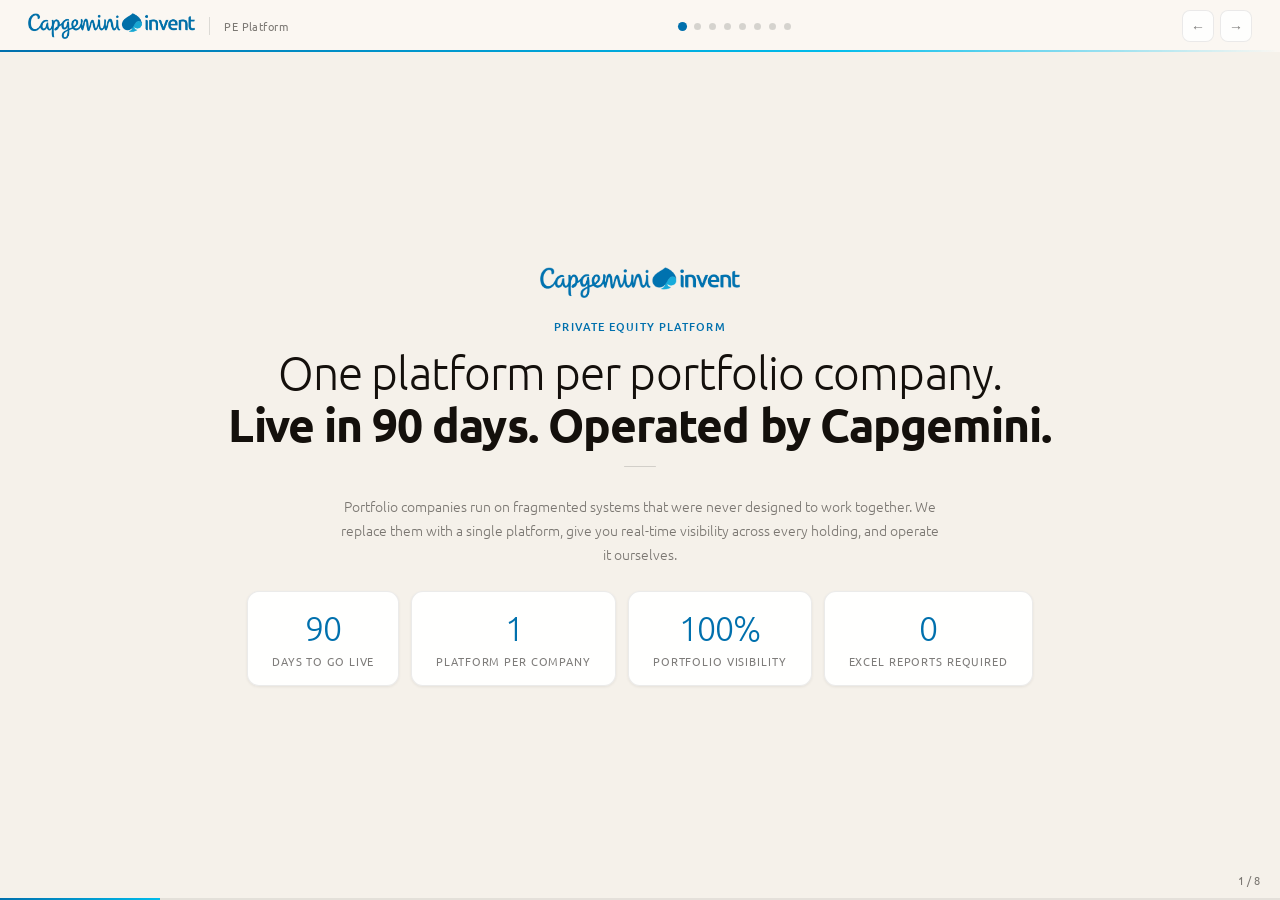
==== commit a3781838: "Expand to 8 slides, update all copy, fix animation colors Content: - Slides 1–2: updated copy per br" ====
--- a/index.html
+++ b/index.html
@@ -30,7 +30,7 @@
 
     <div id="slides-wrap">
 
-      <!-- 1. OPENER -->
+      <!-- 1. HERO -->
       <div class="slide" data-index="0">
         <div class="sc center">
           <img src="capgemini-logo.png" alt="Capgemini Invent"
@@ -40,7 +40,7 @@
           <h1 class="anim">One platform per portfolio company.<br><strong>Live in 90 days. Operated by Capgemini.</strong></h1>
           <div class="divider anim" style="margin:16px auto;"></div>
           <p class="sub anim" style="text-align:center;">
-            We replace the fragmented systems of record in your portfolio companies with a single, AI-native platform — giving you real-time visibility across every holding, from acquisition to exit.
+            Portfolio companies run on fragmented systems that were never designed to work together. We replace them with a single platform, give you real-time visibility across every holding, and operate it ourselves.
           </p>
           <div class="stats-row anim">
             <div class="stat"><div class="stat-num">90</div><div class="stat-label">Days to go live</div></div>
@@ -51,7 +51,7 @@
         </div>
       </div>
 
-      <!-- 2. PROBLEM STATEMENT -->
+      <!-- 2. THE REALITY TODAY -->
       <div class="slide" data-index="1">
         <div class="sc">
           <div class="label anim">The Situation</div>
@@ -60,69 +60,79 @@
           <div class="grid-3 anim">
             <div class="card">
               <div class="card-title">Acquisition cost</div>
-              <div class="card-body">Every acquisition loses <strong>3 to 6 months</strong> to data archaeology — manually extracting, cleaning, and reconciling data across ERP, CRM, and spreadsheets before a single insight is possible.</div>
+              <div class="card-body">Every acquisition loses <strong>3 to 6 months</strong> to data archaeology. Before a single insight is possible, someone has to manually extract, clean, and reconcile data across ERP, CRM, and spreadsheets.</div>
             </div>
             <div class="card">
               <div class="card-title">Hold period cost</div>
-              <div class="card-body">Portfolio reporting relies on <strong>quarterly Excel exports</strong> that are already outdated when they arrive. Value creation decisions are based on data that is weeks old.</div>
+              <div class="card-body">Portfolio reporting runs on <strong>quarterly Excel exports</strong> that are months old by the time they arrive. Value creation decisions are made on data that does not reflect the current state of the business.</div>
             </div>
             <div class="card">
               <div class="card-title">Exit cost</div>
-              <div class="card-body">Buyers discount companies with fragmented data. <strong>Months of pre-exit data cleanup</strong> reduce the time available to grow the business and compress the achievable multiple.</div>
+              <div class="card-body">Buyers discount companies with fragmented data. <strong>Pre-exit data cleanup takes months</strong> and compresses the achievable multiple. The problem should have been solved at acquisition, not in the final year of ownership.</div>
             </div>
           </div>
           <div class="root-cause anim">
-            <p style="font-size:13px;color:var(--muted);line-height:1.7;">The root cause is not a lack of tools. It is the architecture: <strong style="color:var(--text2);">multiple systems of record that were never designed to share a common data model.</strong> Adding another integration layer does not solve this. It compounds it.</p>
-          </div>
-        </div>
-      </div>
-
-      <!-- 3. APPROACH -->
+            <p style="font-size:14px;color:var(--muted);line-height:1.7;">The root cause is not a lack of tools. It is the architecture: <strong style="color:var(--text2);">multiple systems of record that were never built to share a common data model.</strong> Adding another integration layer does not solve this. It makes the problem harder to undo.</p>
+          </div>
+        </div>
+      </div>
+
+      <!-- 3. OUR APPROACH -->
       <div class="slide" data-index="2">
         <div class="sc center">
           <div class="label anim">Our Approach</div>
-          <h2 class="anim">We don't integrate existing systems.<br><strong>We replace them.</strong></h2>
-          <div class="contrast-grid anim" style="text-align:left;">
+          <h2 class="anim">We don't add another layer on top.<br><strong>We replace the stack.</strong></h2>
+          <p class="sub anim" style="text-align:center;">The standard answer is middleware. Connect SAP, Salesforce, and Excel via an integration layer, and report from the top. That preserves every inconsistency in the underlying systems. We take the opposite position.</p>
+          <div class="contrast-grid anim" style="text-align:left;margin-top:14px;">
             <div class="contrast-card old">
               <div class="contrast-label old">Conventional approach</div>
               <div class="contrast-item"><div class="contrast-dot old"></div><div class="contrast-text old">Connect SAP, Salesforce, and Excel via middleware</div></div>
-              <div class="contrast-item"><div class="contrast-dot old"></div><div class="contrast-text old">Each system retains its own data model and definitions</div></div>
-              <div class="contrast-item"><div class="contrast-dot old"></div><div class="contrast-text old">Every new acquisition requires a new integration project</div></div>
-              <div class="contrast-item"><div class="contrast-dot old"></div><div class="contrast-text old">Complexity compounds with each portfolio addition</div></div>
+              <div class="contrast-item"><div class="contrast-dot old"></div><div class="contrast-text old">Each system keeps its own data model and definitions</div></div>
+              <div class="contrast-item"><div class="contrast-dot old"></div><div class="contrast-text old">KPI definitions differ across systems; reconciliation stays manual</div></div>
+              <div class="contrast-item"><div class="contrast-dot old"></div><div class="contrast-text old">Every acquisition requires a new integration project</div></div>
+              <div class="contrast-item"><div class="contrast-dot old"></div><div class="contrast-text old">Complexity grows with each portfolio addition</div></div>
             </div>
             <div class="contrast-card new">
               <div class="contrast-label new">Capgemini approach</div>
               <div class="contrast-item"><div class="contrast-dot new"></div><div class="contrast-text new">One application replaces the fragmented stack per company</div></div>
-              <div class="contrast-item"><div class="contrast-dot new"></div><div class="contrast-text new">Single data model — every KPI defined once, consistently</div></div>
-              <div class="contrast-item"><div class="contrast-dot new"></div><div class="contrast-text new">Each new acquisition uses the same playbook — no custom build</div></div>
-              <div class="contrast-item"><div class="contrast-dot new"></div><div class="contrast-text new">Complexity decreases with each portfolio addition</div></div>
-            </div>
-          </div>
+              <div class="contrast-item"><div class="contrast-dot new"></div><div class="contrast-text new">Single data model, every KPI defined once and applied consistently</div></div>
+              <div class="contrast-item"><div class="contrast-dot new"></div><div class="contrast-text new">AI reporting runs on a unified, structured foundation</div></div>
+              <div class="contrast-item"><div class="contrast-dot new"></div><div class="contrast-text new">Each new acquisition uses the same playbook, no custom build</div></div>
+              <div class="contrast-item"><div class="contrast-dot new"></div><div class="contrast-text new">Complexity decreases as the portfolio grows</div></div>
+            </div>
+          </div>
+        </div>
+      </div>
+
+      <!-- 4. WHY REPLACEMENT IS SAFE -->
+      <div class="slide" data-index="3">
+        <div class="sc center">
+          <div class="label anim">Why This Works</div>
+          <h2 class="anim">We map the business before<br><strong>we touch the technology.</strong></h2>
+          <div class="divider anim" style="margin:16px auto;"></div>
+          <p class="sub anim" style="text-align:center;">Replacing systems of record is only safe if you understand the underlying business logic first. Our method enforces that sequence and does not allow a technology decision until the problem and process are fully defined.</p>
           <div class="method-flow anim">
             <div class="method-step">
-              <div class="method-icon">🎯</div>
               <div class="method-num">Step 01</div>
               <div class="method-name">Problem</div>
-              <div class="method-desc">Every operational problem is decomposed into a structured tree. No technology decision is made until the problem is precisely defined.</div>
+              <div class="method-desc">Every operational problem is decomposed into a structured issue tree. No technology decision is made until the problem is precisely defined and agreed.</div>
             </div>
             <div class="method-step">
-              <div class="method-icon">⚙️</div>
               <div class="method-num">Step 02</div>
               <div class="method-name">Workflow</div>
-              <div class="method-desc">The process is defined — steps, decisions, handoffs, data flows. This becomes the specification for what the platform must do.</div>
+              <div class="method-desc">The process is mapped in full: every step, decision point, handoff, and data flow. This becomes the specification the platform is built against.</div>
             </div>
             <div class="method-step">
-              <div class="method-icon">🤖</div>
               <div class="method-num">Step 03</div>
               <div class="method-name">Resource</div>
-              <div class="method-desc">Human, software, or AI is assigned to each step based on fit — not on availability or habit. Legacy systems are replaced only where the workflow is fully mapped.</div>
-            </div>
-          </div>
-        </div>
-      </div>
-
-      <!-- 4. ARCHITECTURE — inlined, no iframe, renders on same background as all other slides -->
-      <div class="slide slide-arch" data-index="3">
+              <div class="method-desc">Human, software, or AI is assigned to each step based on what fits best, not on what is available or habitual. Legacy systems are replaced only once the workflow is fully mapped.</div>
+            </div>
+          </div>
+        </div>
+      </div>
+
+      <!-- 5. THE PLATFORM — architecture animation -->
+      <div class="slide slide-arch" data-index="4">
         <div class="label anim">The Platform</div>
         <div class="arch-wrap">
           <div class="arch-prog"><div class="arch-prog-fill" id="arch-pbar"></div></div>
@@ -131,32 +141,103 @@
         </div>
       </div>
 
-      <!-- 5. CALL TO ACTION -->
-      <div class="slide" data-index="4">
+      <!-- 6. OPERATING MODEL -->
+      <div class="slide" data-index="5">
+        <div class="sc">
+          <div class="label anim">Operating Model</div>
+          <h2 class="anim">This is not a project.<br><strong>It is a platform partnership.</strong></h2>
+          <div class="divider anim"></div>
+          <p class="sub anim">Capgemini owns the platform end-to-end: architecture, deployment, operation, and evolution. The 90-day go-live is the beginning of the engagement, not the deliverable.</p>
+          <div class="contrast-grid anim" style="text-align:left;margin-top:14px;">
+            <div class="card">
+              <div class="card-title" style="margin-bottom:10px;">Phase 1 — Initial Deployment <span style="font-weight:400;opacity:0.65;">(Days 1–90)</span></div>
+              <div class="card-body" style="line-height:1.9;">
+                Business problem decomposition and workflow mapping<br>
+                Platform instance deployed on cloud infrastructure<br>
+                Core systems of record replaced with the unified platform<br>
+                Legacy systems run in parallel during transition<br>
+                All staff operational on day one; no coding skills required
+              </div>
+            </div>
+            <div class="card" style="border-color:var(--accent-border);">
+              <div class="card-title" style="margin-bottom:10px;">Phase 2 — Continuous Operation <span style="font-weight:400;opacity:0.65;">(Month 4 onwards)</span></div>
+              <div class="card-body" style="line-height:1.9;">
+                Capgemini operates the platform; no internal IT team required<br>
+                New workflows and applications added as business needs change<br>
+                AI capabilities extended as the semantic layer matures<br>
+                PE-level portfolio reporting refreshed in real time<br>
+                Exit preparation: data quality and audit trail built continuously
+              </div>
+            </div>
+          </div>
+          <div class="root-cause anim">
+            <p style="font-size:14px;color:var(--muted);line-height:1.7;">One contract with your firm. <strong style="color:var(--text2);">The same platform, the same data model, the same Capgemini team</strong> deployed across every current and future portfolio company.</p>
+          </div>
+        </div>
+      </div>
+
+      <!-- 7. WHAT YOU GET -->
+      <div class="slide" data-index="6">
+        <div class="sc">
+          <div class="label anim">What You Get</div>
+          <h2 class="anim">Measurable outcomes across<br><strong>the full investment lifecycle.</strong></h2>
+          <div class="divider anim"></div>
+          <div class="proof-rows anim">
+            <div class="proof-row">
+              <div>
+                <div class="proof-title">Faster due diligence</div>
+                <div class="proof-body">Data is structured from day one of ownership. Every KPI is live, auditable, and queryable. <strong>The 3 to 6 months typically lost to data archaeology at acquisition are eliminated.</strong></div>
+              </div>
+            </div>
+            <div class="proof-row">
+              <div>
+                <div class="proof-title">Real-time portfolio visibility</div>
+                <div class="proof-body">Every holding reports into a single PE dashboard: KPIs, workflow status, deal pipeline. <strong>No Excel exports, no analyst hours spent on consolidation.</strong></div>
+              </div>
+            </div>
+            <div class="proof-row">
+              <div>
+                <div class="proof-title">Higher exit multiple</div>
+                <div class="proof-body">Buyers pay a premium for companies with clean, auditable data and documented processes. <strong>That quality is built continuously throughout the hold period,</strong> not assembled in the final months before exit.</div>
+              </div>
+            </div>
+          </div>
+          <div class="grid-3 anim" style="grid-template-columns:1fr 1fr;max-width:760px;margin-top:14px;">
+            <div class="card">
+              <div class="card-title">AI Reporting On Demand</div>
+              <div class="card-body">Claude analyses the full portfolio without analyst preparation. Ask "Which companies are behind on value creation plan?" and get a structured answer with KPI delta, root cause, and recommended action.</div>
+            </div>
+            <div class="card">
+              <div class="card-title">Consistent KPIs Across All Holdings</div>
+              <div class="card-body">Revenue, EBITDA, headcount, and operational metrics are defined once in the semantic layer and applied consistently across every portfolio company. No reconciliation, no interpretation.</div>
+            </div>
+          </div>
+        </div>
+      </div>
+
+      <!-- 8. WHY CAPGEMINI INVENT -->
+      <div class="slide" data-index="7">
         <div class="sc center">
-          <div class="label anim">Next Step</div>
+          <div class="label anim">Why Capgemini Invent</div>
           <h2 class="anim">We built it. We operate it.<br><strong>We are accountable for it.</strong></h2>
           <div class="divider anim" style="margin:16px auto;"></div>
           <div class="proof-rows anim">
             <div class="proof-row">
-              <div class="proof-icon">🏗️</div>
               <div>
                 <div class="proof-title">Not a proposal — a working platform</div>
-                <div class="proof-body">The platform exists and is operational. Capgemini Invent built every layer — from the data model to the AI integration. <strong>There is no implementation risk from unproven technology.</strong></div>
-              </div>
-            </div>
-            <div class="proof-row">
-              <div class="proof-icon">🎯</div>
-              <div>
-                <div class="proof-title">One engagement covers your entire portfolio</div>
-                <div class="proof-body">A single contract with your firm activates the platform for every current and future portfolio company. <strong>The same playbook, the same data model, the same Capgemini team</strong> — no ramp-up from scratch on each acquisition.</div>
-              </div>
-            </div>
-            <div class="proof-row">
-              <div class="proof-icon">📋</div>
+                <div class="proof-body">The platform exists and is operational. Capgemini Invent built every layer, from the data model to the AI integration. <strong>There is no implementation risk from unproven technology.</strong></div>
+              </div>
+            </div>
+            <div class="proof-row">
               <div>
                 <div class="proof-title">Transformation at C-suite scale</div>
-                <div class="proof-body">Capgemini Invent has delivered operational transformation programs for global organizations including Roche and Beyond Gravity. <strong>We understand what executive-level rollout requires.</strong></div>
+                <div class="proof-body">Capgemini Invent has delivered operational transformation programs for global organizations including Roche and Beyond Gravity. We understand what executive-level rollout requires: <strong>stakeholder alignment, change management, and hard deadlines.</strong></div>
+              </div>
+            </div>
+            <div class="proof-row">
+              <div>
+                <div class="proof-title">One engagement, entire portfolio</div>
+                <div class="proof-body">A single contract activates the platform for every current and future portfolio company. <strong>The same playbook, the same data model, the same Capgemini team.</strong> No separate procurement per holding, no ramp-up from scratch on each acquisition.</div>
               </div>
             </div>
           </div>
@@ -224,7 +305,7 @@
       }, '-=0.28');
     }
     if (idx === 0) tl.call(() => el.querySelectorAll('.stat-num').forEach(animateCounter), [], 0.45);
-    if (idx === 3) tl.call(archStart, [], 0.5);
+    if (idx === 4) tl.call(archStart, [], 0.5);
     return tl;
   }
 
--- a/design-system/pe-design-system.css
+++ b/design-system/pe-design-system.css
@@ -1,3 +1,5 @@
+@import url('https://fonts.googleapis.com/css2?family=Ubuntu:ital,wght@0,300;0,400;0,500;0,700;1,300;1,400&display=swap');
+
 /* ══════════════════════════════════════════════════════════════════
    PE DESIGN SYSTEM  —  pe-design-system.css
    ══════════════════════════════════════════════════════════════════
@@ -31,10 +33,10 @@
    Block anpassen — der Rest der Datei passt sich automatisch an.
    ────────────────────────────────────────────────────────────────── */
 :root {
-  /* Primäre Markenfarbe und Abstufungen */
-  --accent:        #3E6FA3;
-  --accent-light:  #7AAFD4;
-  --accent-border: rgba(62, 111, 163, 0.22);
+  /* Primäre Markenfarbe — Capgemini Primary Blue + Cyan */
+  --accent:        #0070AD;
+  --accent-light:  #00BCEB;
+  --accent-border: rgba(0, 112, 173, 0.22);
 
   /* Textfarben (dunkel auf hellem Hintergrund) */
   --text:  #14100c;
@@ -42,9 +44,9 @@
   --muted: rgba(20, 16, 12, 0.55);
 
   /* Karten- und Oberflächenfarben */
-  --card:        rgba(252, 248, 244, 0.88);
-  --card-border: rgba(62, 111, 163, 0.13);
-  --card-shadow: 0 2px 20px rgba(62, 111, 163, 0.08);
+  --card:        rgba(255, 255, 255, 0.94);
+  --card-border: rgba(0, 0, 0, 0.08);
+  --card-shadow: 0 1px 3px rgba(0, 0, 0, 0.07);
 
   /* Hervorgehobene Oberfläche (für Akzent-Layer in der Animation) */
   --hi: rgba(232, 244, 246, 0.96);
@@ -64,8 +66,8 @@
 html, body {
   width: 100%; height: 100%; overflow: hidden;
   color: var(--text);
-  font-family: -apple-system, BlinkMacSystemFont, 'Segoe UI', sans-serif;
-  font-size: 13px; font-weight: 400;
+  font-family: 'Ubuntu', -apple-system, BlinkMacSystemFont, sans-serif;
+  font-size: 14px; font-weight: 400;
   background: #f2ede7;
 }
 
@@ -110,10 +112,19 @@
 nav {
   display: flex; align-items: center; justify-content: space-between;
   padding: 0 28px; height: 52px; flex-shrink: 0;
-  border-bottom: 1px solid rgba(0, 0, 0, 0.07);
   background: rgba(252, 248, 244, 0.86);
   backdrop-filter: blur(20px);
-  z-index: 10;
+  z-index: 10; position: relative;
+}
+/* Capgemini gradient stripe — dark → primary blue → cyan, fades out at right */
+nav::after {
+  content: '';
+  position: absolute; bottom: 0; left: 0; right: 0; height: 2px;
+  background: linear-gradient(to right,
+    var(--accent) 0%,
+    var(--accent-light) 65%,
+    transparent 100%
+  );
 }
 
 .nav-brand  { display: flex; align-items: center; gap: 14px; }
@@ -180,8 +191,8 @@
    .sc.center— zentrierte Variante
    ────────────────────────────────────────────────────────────────── */
 .label {
-  font-size: 11px; font-weight: 600;
-  letter-spacing: 0.18em; text-transform: uppercase;
+  font-size: 11px; font-weight: 500;
+  letter-spacing: 0.10em; text-transform: uppercase;
   color: var(--accent); margin-bottom: 12px;
 }
 
@@ -189,23 +200,23 @@
   font-size: clamp(26px, 3.6vw, 46px);
   font-weight: 300; line-height: 1.12; letter-spacing: -0.02em;
 }
-h1 strong { font-weight: 600; }
+h1 strong { font-weight: 700; }
 
 h2 {
   font-size: clamp(20px, 2.4vw, 30px);
   font-weight: 300; line-height: 1.2; letter-spacing: -0.02em;
 }
-h2 strong { font-weight: 600; }
+h2 strong { font-weight: 700; }
 
 .sub {
-  font-size: 13px; color: var(--muted); font-weight: 300;
+  font-size: 14px; color: var(--muted); font-weight: 300;
   margin-top: 12px; max-width: 600px; line-height: 1.7;
 }
 
 /* Kurze horizontale Trennlinie, oft zwischen Heading und Card-Grid */
 .divider {
-  width: 40px; height: 2px;
-  background: var(--accent-light); border-radius: 2px;
+  width: 32px; height: 1px;
+  background: rgba(0, 0, 0, 0.14); border-radius: 1px;
   margin: 16px 0;
 }
 
@@ -223,16 +234,16 @@
    ────────────────────────────────────────────────────────────────── */
 .card {
   background: var(--card); border: 1px solid var(--card-border);
-  border-radius: var(--radius); padding: 18px 20px;
-  backdrop-filter: blur(20px); box-shadow: var(--card-shadow);
+  border-radius: var(--radius); padding: 20px 24px;
+  box-shadow: var(--card-shadow);
 }
 .card-title {
-  font-size: 11px; font-weight: 600;
-  text-transform: uppercase; letter-spacing: 0.12em;
+  font-size: 11px; font-weight: 700;
+  text-transform: uppercase; letter-spacing: 0.08em;
   color: var(--accent); margin-bottom: 7px;
 }
-.card-body { font-size: 13px; color: var(--muted); line-height: 1.65; }
-.card-body strong { color: var(--text2); font-weight: 600; }
+.card-body { font-size: 14px; color: var(--muted); line-height: 1.65; }
+.card-body strong { color: var(--text2); font-weight: 700; }
 
 .grid-3 {
   display: grid; grid-template-columns: repeat(3, 1fr);
@@ -252,10 +263,10 @@
   flex-wrap: wrap; justify-content: center;
 }
 .stat {
-  text-align: center; padding: 14px 20px;
+  text-align: center; padding: 16px 24px;
   background: var(--card); border: 1px solid var(--card-border);
-  border-radius: var(--radius); backdrop-filter: blur(20px);
-  box-shadow: var(--card-shadow); min-width: 100px;
+  border-radius: var(--radius); box-shadow: var(--card-shadow);
+  min-width: 100px;
 }
 .stat-num {
   font-size: clamp(22px, 2.8vw, 34px);
@@ -263,7 +274,7 @@
 }
 .stat-label {
   font-size: 11px; color: var(--muted);
-  text-transform: uppercase; letter-spacing: 0.12em; margin-top: 3px;
+  text-transform: uppercase; letter-spacing: 0.08em; margin-top: 4px;
 }
 
 
@@ -283,13 +294,13 @@
   gap: 12px; width: 100%; max-width: 860px; margin-top: 6px;
 }
 .contrast-card {
-  border-radius: var(--radius); padding: 18px 20px;
-  backdrop-filter: blur(20px); box-shadow: var(--card-shadow);
-}
-.contrast-card.old { background: rgba(238, 233, 226, 0.75); border: 1px solid rgba(0, 0, 0, 0.08); }
-.contrast-card.new { background: var(--card); border: 1px solid var(--accent-border); }
-
-.contrast-label     { font-size: 11px; font-weight: 600; text-transform: uppercase; letter-spacing: 0.14em; margin-bottom: 10px; }
+  border-radius: var(--radius); padding: 20px 24px;
+  box-shadow: var(--card-shadow);
+}
+.contrast-card.old { background: rgba(234, 229, 222, 0.95); border: 1px solid rgba(0, 0, 0, 0.07); }
+.contrast-card.new { background: var(--card); border: 1px solid var(--card-border); }
+
+.contrast-label     { font-size: 11px; font-weight: 700; text-transform: uppercase; letter-spacing: 0.08em; margin-bottom: 10px; }
 .contrast-label.old { color: rgba(20, 18, 12, 0.35); }
 .contrast-label.new { color: var(--accent); }
 
@@ -298,9 +309,9 @@
 .contrast-dot               { width: 5px; height: 5px; border-radius: 50%; margin-top: 6px; flex-shrink: 0; }
 .contrast-dot.old           { background: rgba(20, 18, 12, 0.2); }
 .contrast-dot.new           { background: var(--accent); }
-.contrast-text              { font-size: 13px; line-height: 1.5; }
+.contrast-text              { font-size: 14px; line-height: 1.5; }
 .contrast-text.old          { color: rgba(20, 18, 12, 0.42); }
-.contrast-text.new          { color: var(--text2); font-weight: 600; }
+.contrast-text.new          { color: var(--text2); font-weight: 700; }
 
 
 /* ──────────────────────────────────────────────────────────────────
@@ -317,22 +328,22 @@
   width: 100%; max-width: 820px; margin-top: 14px;
 }
 .method-step {
-  flex: 1; padding: 20px 16px; text-align: center;
+  flex: 1; padding: 22px 18px; text-align: center;
   background: var(--card); border: 1px solid var(--card-border);
-  border-radius: var(--radius); backdrop-filter: blur(20px);
-  box-shadow: var(--card-shadow); position: relative;
+  border-radius: var(--radius); box-shadow: var(--card-shadow);
+  position: relative;
 }
 /* Pfeil-Connector zwischen den Schritten */
 .method-step:not(:last-child)::after {
   content: '→'; position: absolute;
   right: -18px; top: 50%; transform: translateY(-50%);
-  font-size: 13px; color: var(--accent); z-index: 2;
+  font-size: 14px; color: var(--muted); z-index: 2;
 }
 .method-step + .method-step { margin-left: 30px; }
-.method-num  { font-size: 11px; font-weight: 600; color: var(--accent); letter-spacing: 0.14em; text-transform: uppercase; margin-bottom: 8px; }
+.method-num  { font-size: 11px; font-weight: 500; color: var(--accent); letter-spacing: 0.08em; text-transform: uppercase; margin-bottom: 8px; }
 .method-icon { font-size: 22px; margin-bottom: 8px; }
-.method-name { font-size: 13px; font-weight: 600; color: var(--text); margin-bottom: 6px; }
-.method-desc { font-size: 13px; color: var(--muted); line-height: 1.6; }
+.method-name { font-size: 14px; font-weight: 700; color: var(--text); margin-bottom: 6px; }
+.method-desc { font-size: 14px; color: var(--muted); line-height: 1.6; }
 
 
 /* ──────────────────────────────────────────────────────────────────
@@ -345,15 +356,14 @@
    ────────────────────────────────────────────────────────────────── */
 .proof-rows { display: flex; flex-direction: column; gap: 10px; width: 100%; max-width: 760px; }
 .proof-row {
-  display: flex; gap: 16px; align-items: flex-start; padding: 16px 18px;
-  background: var(--card); backdrop-filter: blur(20px);
-  border: 1px solid var(--card-border); border-radius: var(--radius);
-  box-shadow: var(--card-shadow);
+  display: flex; gap: 18px; align-items: flex-start; padding: 18px 24px;
+  background: var(--card); border: 1px solid var(--card-border);
+  border-radius: var(--radius); box-shadow: var(--card-shadow);
 }
 .proof-icon  { font-size: 18px; flex-shrink: 0; margin-top: 1px; }
-.proof-title { font-size: 13px; font-weight: 600; color: var(--text); margin-bottom: 3px; }
-.proof-body  { font-size: 13px; color: var(--muted); line-height: 1.6; }
-.proof-body strong { color: var(--text2); font-weight: 600; }
+.proof-title { font-size: 14px; font-weight: 700; color: var(--text); margin-bottom: 3px; }
+.proof-body  { font-size: 14px; color: var(--muted); line-height: 1.6; }
+.proof-body strong { color: var(--text2); font-weight: 700; }
 
 
 /* ──────────────────────────────────────────────────────────────────
@@ -362,10 +372,10 @@
    Aussagen unterhalb eines Card-Grids.
    ────────────────────────────────────────────────────────────────── */
 .root-cause {
-  margin-top: 16px; padding: 16px 20px;
+  margin-top: 16px; padding: 18px 24px;
   background: var(--card); border: 1px solid var(--card-border);
-  border-radius: var(--radius); backdrop-filter: blur(20px);
-  box-shadow: var(--card-shadow); max-width: 860px; width: 100%;
+  border-radius: var(--radius); box-shadow: var(--card-shadow);
+  max-width: 860px; width: 100%;
 }
 
 
@@ -379,17 +389,15 @@
 
 .btn-primary {
   padding: 13px 26px; background: var(--accent); color: #fff;
-  border-radius: 10px; font-weight: 600; font-size: 13px; letter-spacing: 0.03em;
-  cursor: pointer; box-shadow: 0 2px 14px rgba(62, 111, 163, 0.28);
-  border: none; font-family: inherit;
+  border-radius: 10px; font-weight: 700; font-size: 14px; letter-spacing: 0;
+  cursor: pointer; border: none; font-family: inherit;
 }
 .btn-primary:hover { background: #335f8f; }
 
 .btn-secondary {
-  padding: 13px 26px; border: 1px solid var(--accent-border);
-  color: var(--accent); border-radius: 10px; font-size: 13px;
-  background: var(--card); backdrop-filter: blur(12px);
-  cursor: pointer; box-shadow: var(--card-shadow); font-family: inherit;
+  padding: 13px 26px; border: 1px solid var(--card-border);
+  color: var(--accent); border-radius: 10px; font-size: 14px;
+  background: var(--card); cursor: pointer; font-family: inherit;
 }
 
 
@@ -403,7 +411,10 @@
   position: fixed; bottom: 0; left: 0; right: 0;
   height: 2px; background: rgba(0, 0, 0, 0.07); z-index: 20;
 }
-#progress-fill { height: 100%; background: var(--accent); width: 0; }
+#progress-fill {
+  height: 100%; width: 0;
+  background: linear-gradient(to right, var(--accent), var(--accent-light));
+}
 
 .slide-counter {
   position: fixed; bottom: 12px; right: 20px;
@@ -462,7 +473,7 @@
 /* Kurzer Phasenname, erscheint oben mittig und faded dann aus */
 .arch-phase-lbl {
   position: absolute; top: 10px; left: 50%; transform: translateX(-50%);
-  font-size: 9px; font-weight: 700; letter-spacing: 0.2em; text-transform: uppercase;
+  font-size: 11px; font-weight: 500; letter-spacing: 0.12em; text-transform: uppercase;
   color: var(--accent); opacity: 0; white-space: nowrap;
   pointer-events: none; z-index: 100;
 }
@@ -471,7 +482,7 @@
 .arch-layer {
   display: flex; align-items: stretch;
   border: 1px solid var(--card-border); border-radius: 8px;
-  background: var(--card); box-shadow: 0 1px 14px rgba(62, 111, 163, 0.09);
+  background: var(--card); box-shadow: var(--card-shadow);
   overflow: hidden; width: 100%; flex-shrink: 0;
 }
 /* Hervorgehobene Variante — für Sub-Layer (L1a, L1b, L2a, L2b) */
@@ -480,20 +491,20 @@
 /* Linkes Badge mit der Layer-Bezeichnung */
 .arch-lid {
   width: 38px; display: flex; align-items: center; justify-content: center;
-  font-size: 9.5px; font-weight: 700; letter-spacing: 0.1em; color: var(--accent);
+  font-size: 11px; font-weight: 700; letter-spacing: 0.06em; color: var(--accent);
   border-right: 1px solid var(--card-border);
-  background: rgba(62, 111, 163, 0.04); flex-shrink: 0; padding: 10px 0;
+  background: rgba(0, 0, 0, 0.02); flex-shrink: 0; padding: 10px 0;
 }
 .arch-layer.hi .arch-lid {
-  background: rgba(62, 111, 163, 0.08);
+  background: rgba(62, 111, 163, 0.06);
   border-right-color: var(--accent-border);
 }
 
 /* Rechter Inhaltsbereich mit Name und Untertitel */
 .arch-lbody { flex: 1; padding: 8px 12px; display: flex; flex-direction: column; justify-content: center; }
-.arch-lname { font-size: 12.5px; font-weight: 600; color: #14100c; line-height: 1.2; }
+.arch-lname { font-size: 14px; font-weight: 700; color: #14100c; line-height: 1.2; }
 .arch-layer.hi .arch-lname { color: var(--accent); }
-.arch-lsub  { font-size: 10px; color: var(--muted); margin-top: 2px; line-height: 1.3; }
+.arch-lsub  { font-size: 11px; color: var(--muted); margin-top: 2px; line-height: 1.35; }
 
 /* Vertikaler Stapel aus .arch-layer Elementen */
 .arch-stack { display: flex; flex-direction: column; gap: 5px; width: 100%; }
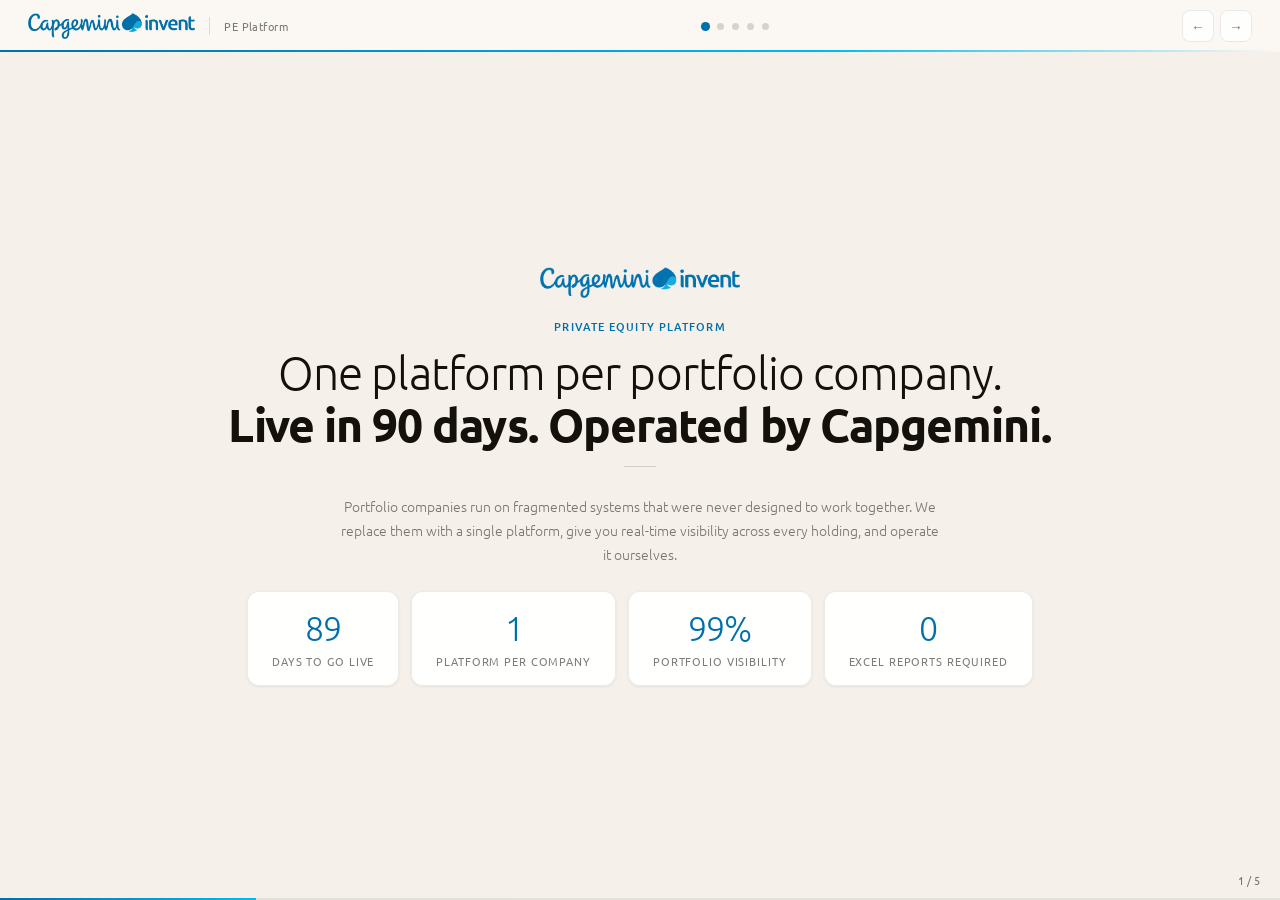
==== commit 42980462: "Revert to 5-slide structure with updated content 1. Hero  2. The Situation  3. Our Approach (contras" ====
--- a/index.html
+++ b/index.html
@@ -51,7 +51,7 @@
         </div>
       </div>
 
-      <!-- 2. THE REALITY TODAY -->
+      <!-- 2. THE SITUATION -->
       <div class="slide" data-index="1">
         <div class="sc">
           <div class="label anim">The Situation</div>
@@ -82,8 +82,7 @@
         <div class="sc center">
           <div class="label anim">Our Approach</div>
           <h2 class="anim">We don't add another layer on top.<br><strong>We replace the stack.</strong></h2>
-          <p class="sub anim" style="text-align:center;">The standard answer is middleware. Connect SAP, Salesforce, and Excel via an integration layer, and report from the top. That preserves every inconsistency in the underlying systems. We take the opposite position.</p>
-          <div class="contrast-grid anim" style="text-align:left;margin-top:14px;">
+          <div class="contrast-grid anim" style="text-align:left;">
             <div class="contrast-card old">
               <div class="contrast-label old">Conventional approach</div>
               <div class="contrast-item"><div class="contrast-dot old"></div><div class="contrast-text old">Connect SAP, Salesforce, and Excel via middleware</div></div>
@@ -101,16 +100,6 @@
               <div class="contrast-item"><div class="contrast-dot new"></div><div class="contrast-text new">Complexity decreases as the portfolio grows</div></div>
             </div>
           </div>
-        </div>
-      </div>
-
-      <!-- 4. WHY REPLACEMENT IS SAFE -->
-      <div class="slide" data-index="3">
-        <div class="sc center">
-          <div class="label anim">Why This Works</div>
-          <h2 class="anim">We map the business before<br><strong>we touch the technology.</strong></h2>
-          <div class="divider anim" style="margin:16px auto;"></div>
-          <p class="sub anim" style="text-align:center;">Replacing systems of record is only safe if you understand the underlying business logic first. Our method enforces that sequence and does not allow a technology decision until the problem and process are fully defined.</p>
           <div class="method-flow anim">
             <div class="method-step">
               <div class="method-num">Step 01</div>
@@ -131,8 +120,8 @@
         </div>
       </div>
 
-      <!-- 5. THE PLATFORM — architecture animation -->
-      <div class="slide slide-arch" data-index="4">
+      <!-- 4. THE PLATFORM — architecture animation -->
+      <div class="slide slide-arch" data-index="3">
         <div class="label anim">The Platform</div>
         <div class="arch-wrap">
           <div class="arch-prog"><div class="arch-prog-fill" id="arch-pbar"></div></div>
@@ -141,82 +130,8 @@
         </div>
       </div>
 
-      <!-- 6. OPERATING MODEL -->
-      <div class="slide" data-index="5">
-        <div class="sc">
-          <div class="label anim">Operating Model</div>
-          <h2 class="anim">This is not a project.<br><strong>It is a platform partnership.</strong></h2>
-          <div class="divider anim"></div>
-          <p class="sub anim">Capgemini owns the platform end-to-end: architecture, deployment, operation, and evolution. The 90-day go-live is the beginning of the engagement, not the deliverable.</p>
-          <div class="contrast-grid anim" style="text-align:left;margin-top:14px;">
-            <div class="card">
-              <div class="card-title" style="margin-bottom:10px;">Phase 1 — Initial Deployment <span style="font-weight:400;opacity:0.65;">(Days 1–90)</span></div>
-              <div class="card-body" style="line-height:1.9;">
-                Business problem decomposition and workflow mapping<br>
-                Platform instance deployed on cloud infrastructure<br>
-                Core systems of record replaced with the unified platform<br>
-                Legacy systems run in parallel during transition<br>
-                All staff operational on day one; no coding skills required
-              </div>
-            </div>
-            <div class="card" style="border-color:var(--accent-border);">
-              <div class="card-title" style="margin-bottom:10px;">Phase 2 — Continuous Operation <span style="font-weight:400;opacity:0.65;">(Month 4 onwards)</span></div>
-              <div class="card-body" style="line-height:1.9;">
-                Capgemini operates the platform; no internal IT team required<br>
-                New workflows and applications added as business needs change<br>
-                AI capabilities extended as the semantic layer matures<br>
-                PE-level portfolio reporting refreshed in real time<br>
-                Exit preparation: data quality and audit trail built continuously
-              </div>
-            </div>
-          </div>
-          <div class="root-cause anim">
-            <p style="font-size:14px;color:var(--muted);line-height:1.7;">One contract with your firm. <strong style="color:var(--text2);">The same platform, the same data model, the same Capgemini team</strong> deployed across every current and future portfolio company.</p>
-          </div>
-        </div>
-      </div>
-
-      <!-- 7. WHAT YOU GET -->
-      <div class="slide" data-index="6">
-        <div class="sc">
-          <div class="label anim">What You Get</div>
-          <h2 class="anim">Measurable outcomes across<br><strong>the full investment lifecycle.</strong></h2>
-          <div class="divider anim"></div>
-          <div class="proof-rows anim">
-            <div class="proof-row">
-              <div>
-                <div class="proof-title">Faster due diligence</div>
-                <div class="proof-body">Data is structured from day one of ownership. Every KPI is live, auditable, and queryable. <strong>The 3 to 6 months typically lost to data archaeology at acquisition are eliminated.</strong></div>
-              </div>
-            </div>
-            <div class="proof-row">
-              <div>
-                <div class="proof-title">Real-time portfolio visibility</div>
-                <div class="proof-body">Every holding reports into a single PE dashboard: KPIs, workflow status, deal pipeline. <strong>No Excel exports, no analyst hours spent on consolidation.</strong></div>
-              </div>
-            </div>
-            <div class="proof-row">
-              <div>
-                <div class="proof-title">Higher exit multiple</div>
-                <div class="proof-body">Buyers pay a premium for companies with clean, auditable data and documented processes. <strong>That quality is built continuously throughout the hold period,</strong> not assembled in the final months before exit.</div>
-              </div>
-            </div>
-          </div>
-          <div class="grid-3 anim" style="grid-template-columns:1fr 1fr;max-width:760px;margin-top:14px;">
-            <div class="card">
-              <div class="card-title">AI Reporting On Demand</div>
-              <div class="card-body">Claude analyses the full portfolio without analyst preparation. Ask "Which companies are behind on value creation plan?" and get a structured answer with KPI delta, root cause, and recommended action.</div>
-            </div>
-            <div class="card">
-              <div class="card-title">Consistent KPIs Across All Holdings</div>
-              <div class="card-body">Revenue, EBITDA, headcount, and operational metrics are defined once in the semantic layer and applied consistently across every portfolio company. No reconciliation, no interpretation.</div>
-            </div>
-          </div>
-        </div>
-      </div>
-
-      <!-- 8. WHY CAPGEMINI INVENT -->
-      <div class="slide" data-index="7">
+      <!-- 5. WHY CAPGEMINI INVENT -->
+      <div class="slide" data-index="4">
         <div class="sc center">
           <div class="label anim">Why Capgemini Invent</div>
           <h2 class="anim">We built it. We operate it.<br><strong>We are accountable for it.</strong></h2>
@@ -305,7 +220,7 @@
       }, '-=0.28');
     }
     if (idx === 0) tl.call(() => el.querySelectorAll('.stat-num').forEach(animateCounter), [], 0.45);
-    if (idx === 4) tl.call(archStart, [], 0.5);
+    if (idx === 3) tl.call(archStart, [], 0.5);
     return tl;
   }
 
